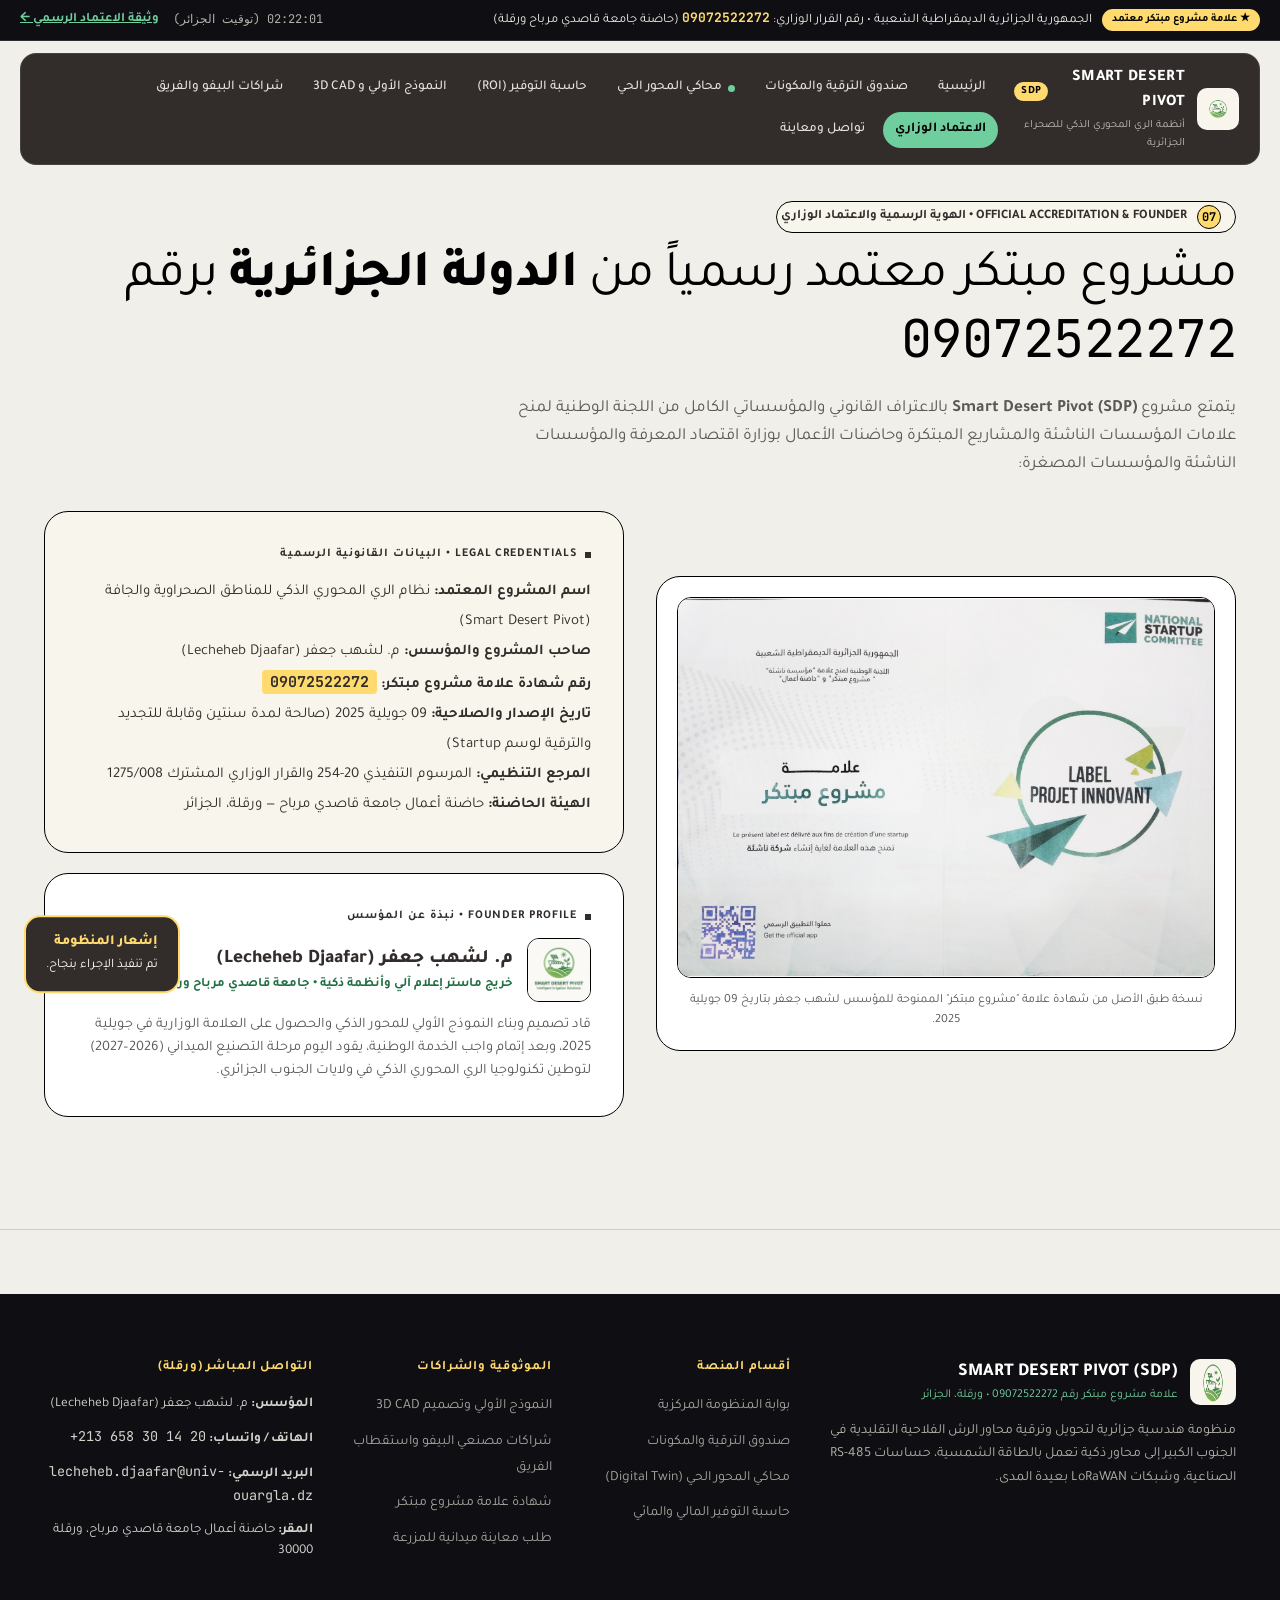
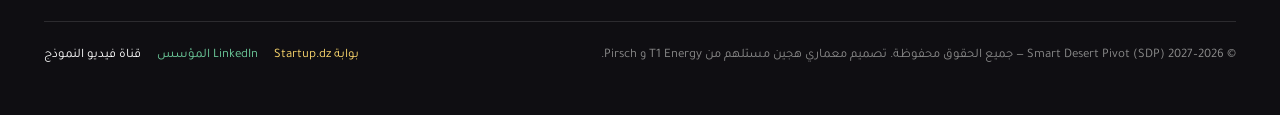
==== about.html @ 48939650 "Add technology page for SDP Retrofit Kit with detailed specifications and component slots" ====
<!DOCTYPE html>
<html lang="ar" dir="rtl">
<head>
  <meta charset="UTF-8">
  <meta name="viewport" content="width=device-width, initial-scale=1.0">
  <title>الاعتماد الوزاري (علامة مشروع مبتكر 09072522272) وملف المؤسس | Smart Desert Pivot (SDP)</title>
  <link rel="preconnect" href="https://fonts.googleapis.com">
  <link rel="preconnect" href="https://fonts.gstatic.com" crossorigin>
  <link href="https://fonts.googleapis.com/css2?family=DM+Sans:wght@400;500;700&family=JetBrains+Mono:wght@500;700&family=Tajawal:wght@300;400;500;700;800;900&display=swap" rel="stylesheet">
  <link rel="stylesheet" href="css/variables.css">
  <link rel="stylesheet" href="css/base.css">
  <link rel="stylesheet" href="css/layout.css">
  <link rel="stylesheet" href="css/components.css">
  <link rel="stylesheet" href="css/simulator.css">
  <link rel="stylesheet" href="css/responsive.css">
</head>
<body>

  <!-- Top Sovereign Algerian Accreditation Banner -->
  <div class="sovereign-topbar">
    <div class="sovereign-topbar-inner">
      <div style="display:flex;align-items:center;gap:10px;flex-wrap:wrap;">
        <span class="label-pill-tag">★ علامة مشروع مبتكر معتمد</span>
        <span>الجمهورية الجزائرية الديمقراطية الشعبية • رقم القرار الوزاري: <strong class="font-mono" style="color:var(--color-sunshine-highlight);">09072522272</strong> (حاضنة جامعة قاصدي مرباح ورقلة)</span>
      </div>
      <div style="display:flex;align-items:center;gap:14px;">
        <span class="font-mono live-clock-val" style="font-size:12px;color:#b5b1aa;">09:00:00 (توقيت الجزائر)</span>
        <a href="about.html" data-page-target="about.html" style="color:var(--color-mint-signal);font-weight:700;text-decoration:underline;">وثيقة الاعتماد الرسمي ←</a>
      </div>
    </div>
  </div>

  <!-- T1 Energy Signature Floating Carbon Warm Pill Navigation -->
  <header class="site-header-wrap">
    <nav class="t1-pill-navbar" aria-label="التنقل الرئيسي">
      <a href="index.html" data-page-target="index.html" class="brand-lockup">
        <img src="assets/images/brand/logo-mark.png" alt="شعار Smart Desert Pivot" class="brand-logo-img">
        <div>
          <div class="brand-title">
            <span>SMART DESERT PIVOT</span>
            <span style="font-size:11px;background:var(--color-sunshine-highlight);color:var(--color-ink);padding:1px 7px;border-radius:99px;font-weight:800;">SDP</span>
          </div>
          <div class="brand-subtitle">أنظمة الري المحوري الذكي للصحراء الجزائرية</div>
        </div>
      </a>

      <button type="button" class="mobile-menu-toggle" aria-label="فتح القائمة">☰ القائمة</button>

      <ul class="nav-links-list">
        <li><a href="index.html" class="nav-link-item" data-page-target="index.html"><span>الرئيسية</span></a></li>
          <li><a href="technology.html" class="nav-link-item" data-page-target="technology.html"><span>صندوق الترقية والمكونات</span></a></li>
          <li><a href="simulator.html" class="nav-link-item" data-page-target="simulator.html"><span class="nav-live-dot"></span><span>محاكي المحور الحي</span></a></li>
          <li><a href="calculator.html" class="nav-link-item" data-page-target="calculator.html"><span>حاسبة التوفير (ROI)</span></a></li>
          <li><a href="pilot.html" class="nav-link-item" data-page-target="pilot.html"><span>النموذج الأولي و 3D CAD</span></a></li>
          <li><a href="partnerships.html" class="nav-link-item" data-page-target="partnerships.html"><span>شراكات البيفو والفريق</span></a></li>
          <li><a href="about.html" class="nav-link-item active" data-page-target="about.html"><span>الاعتماد الوزاري</span></a></li>
          <li><a href="contact.html" class="nav-link-item" data-page-target="contact.html"><span>تواصل ومعاينة</span></a></li>
      </ul>
    </nav>
  </header>

  <!-- Main Page Content -->
  <main>

  <section class="section-block" style="padding-top:36px;">
    <div class="container">
      <div class="pirsch-step-badge">
        <span class="step-num">07</span>
        <span>OFFICIAL ACCREDITATION &amp; FOUNDER • الهوية الرسمية والاعتماد الوزاري</span>
      </div>
      <h1 class="display-headline" style="margin-bottom:14px;">
        مشروع مبتكر معتمد رسمياً من <strong>الدولة الجزائرية</strong> برقم <span class="font-mono">09072522272</span>
      </h1>
      <p class="section-subhead" style="margin-bottom:32px;">
        يتمتع مشروع <strong>Smart Desert Pivot (SDP)</strong> بالاعتراف القانوني والمؤسساتي الكامل من اللجنة الوطنية لمنح علامات المؤسسات الناشئة والمشاريع المبتكرة وحاضنات الأعمال بوزارة اقتصاد المعرفة والمؤسسات الناشئة والمؤسسات المصغرة:
      </p>

      <div class="grid-2" style="align-items:center;margin-bottom:48px;">
        <!-- Official Certificate Image -->
        <div class="pirsch-card-white" style="padding:20px;">
          <div class="pirsch-image-frame" style="margin-bottom:12px;">
            <img src="assets/docs/label-projet-innovant-09072522272.png" alt="شهادة علامة مشروع مبتكر رقم 09072522272">
          </div>
          <div style="font-size:12.5px;color:var(--color-graphite);text-align:center;">
            نسخة طبق الأصل من شهادة علامة "مشروع مبتكر" الممنوحة للمؤسس لشهب جعفر بتاريخ 09 جويلية 2025.
          </div>
        </div>

        <!-- Legal Details & Founder Profile -->
        <div>
          <div class="pirsch-card" style="margin-bottom:20px;">
            <div class="t1-section-label">LEGAL CREDENTIALS • البيانات القانونية الرسمية</div>
            <ul style="font-size:15px;line-height:2;">
              <li><strong>اسم المشروع المعتمد:</strong> نظام الري المحوري الذكي للمناطق الصحراوية والجافة (Smart Desert Pivot)</li>
              <li><strong>صاحب المشروع والمؤسس:</strong> م. لشهب جعفر (Lecheheb Djaafar)</li>
              <li><strong>رقم شهادة علامة مشروع مبتكر:</strong> <span class="font-mono" style="background:var(--color-sunshine-highlight);padding:2px 8px;border-radius:4px;font-weight:700;">09072522272</span></li>
              <li><strong>تاريخ الإصدار والصلاحية:</strong> 09 جويلية 2025 (صالحة لمدة سنتين وقابلة للتجديد والترقية لوسم Startup)</li>
              <li><strong>المرجع التنظيمي:</strong> المرسوم التنفيذي 20-254 والقرار الوزاري المشترك 1275/008</li>
              <li><strong>الهيئة الحاضنة:</strong> حاضنة أعمال جامعة قاصدي مرباح — ورقلة، الجزائر</li>
            </ul>
          </div>

          <div class="pirsch-card-white">
            <div class="t1-section-label">FOUNDER PROFILE • نبذة عن المؤسس</div>
            <div style="display:flex;align-items:center;gap:14px;margin-bottom:12px;">
              <img src="assets/images/brand/logo-full.jpg" alt="Smart Desert Pivot Logo" style="width:64px;height:64px;border-radius:12px;border:var(--border-ink);object-fit:cover;">
              <div>
                <h3 style="font-size:19px;font-weight:800;">م. لشهب جعفر (Lecheheb Djaafar)</h3>
                <div style="font-size:13px;color:var(--color-sdp-emerald);font-weight:700;">خريج ماستر إعلام آلي وأنظمة ذكية • جامعة قاصدي مرباح ورقلة</div>
              </div>
            </div>
            <p style="font-size:14.5px;color:var(--color-graphite);">
              قاد تصميم وبناء النموذج الأولي للمحور الذكي والحصول على العلامة الوزارية في جويلية 2025، وبعد إتمام واجب الخدمة الوطنية، يقود اليوم مرحلة التصنيع الميداني (2026–2027) لتوطين تكنولوجيا الري المحوري الذكي في ولايات الجنوب الجزائري.
            </p>
          </div>
        </div>
      </div>
    </div>
  </section>

  </main>

  <!-- T1 Energy Onyx Depth Footer (#0f0e12) -->
  <footer class="t1-onyx-footer">
    <div class="container">
      <div class="footer-grid">
        <div>
          <div style="display:flex;align-items:center;gap:12px;margin-bottom:14px;">
            <img src="assets/images/brand/logo-mark.png" alt="SDP Logo" style="width:46px;height:46px;border-radius:10px;background:#f8f5ed;padding:3px;">
            <div>
              <div style="font-weight:800;font-size:18px;color:#ffffff;">SMART DESERT PIVOT (SDP)</div>
              <div style="font-size:12px;color:var(--color-mint-signal);">علامة مشروع مبتكر رقم 09072522272 • ورقلة، الجزائر</div>
            </div>
          </div>
          <p style="font-size:14px;color:#b5b1aa;max-width:420px;line-height:1.7;">
            منظومة هندسية جزائرية لتحويل وترقية محاور الرش الفلاحية التقليدية في الجنوب الكبير إلى محاور ذكية تعمل بالطاقة الشمسية، حساسات RS-485 الصناعية، وشبكات LoRaWAN بعيدة المدى.
          </p>
        </div>

        <div>
          <div class="footer-col-title">أقسام المنصة</div>
          <ul class="footer-links">
            <li><a href="index.html" data-page-target="index.html">بوابة المنظومة المركزية</a></li>
            <li><a href="technology.html" data-page-target="technology.html">صندوق الترقية والمكونات</a></li>
            <li><a href="simulator.html" data-page-target="simulator.html">محاكي المحور الحي (Digital Twin)</a></li>
            <li><a href="calculator.html" data-page-target="calculator.html">حاسبة التوفير المالي والمائي</a></li>
          </ul>
        </div>

        <div>
          <div class="footer-col-title">الموثوقية والشراكات</div>
          <ul class="footer-links">
            <li><a href="pilot.html" data-page-target="pilot.html">النموذج الأولي وتصميم 3D CAD</a></li>
            <li><a href="partnerships.html" data-page-target="partnerships.html">شراكات مصنعي البيفو واستقطاب الفريق</a></li>
            <li><a href="about.html" data-page-target="about.html">شهادة علامة مشروع مبتكر</a></li>
            <li><a href="contact.html" data-page-target="contact.html">طلب معاينة ميدانية للمزرعة</a></li>
          </ul>
        </div>

        <div>
          <div class="footer-col-title">التواصل المباشر (ورقلة)</div>
          <ul class="footer-links" style="color:#d6d3cd;font-size:13.5px;">
            <li><strong>المؤسس:</strong> م. لشهب جعفر (Lecheheb Djaafar)</li>
            <li><strong>الهاتف / واتساب:</strong> <span class="font-mono" dir="ltr">+213 658 30 14 20</span></li>
            <li><strong>البريد الرسمي:</strong> <span class="font-mono">lecheheb.djaafar@univ-ouargla.dz</span></li>
            <li><strong>المقر:</strong> حاضنة أعمال جامعة قاصدي مرباح، ورقلة 30000</li>
          </ul>
        </div>
      </div>

      <div class="footer-bottom">
        <div>© 2026–2027 Smart Desert Pivot (SDP) — جميع الحقوق محفوظة. تصميم معماري هجين مستلهم من T1 Energy و Pirsch.</div>
        <div style="display:flex;gap:16px;">
          <a href="https://startup.dz/" target="_blank" rel="noopener noreferrer" style="color:var(--color-sunshine-highlight);">بوابة Startup.dz</a>
          <a href="https://www.linkedin.com/in/lecheheb-djaafar-226594348/" target="_blank" rel="noopener noreferrer" style="color:var(--color-mint-signal);">LinkedIn المؤسس</a>
          <a href="https://www.youtube.com/@CodeCraftDL" target="_blank" rel="noopener noreferrer" style="color:#ffffff;">قناة فيديو النموذج</a>
        </div>
      </div>
    </div>
  </footer>

  <!-- Global In-Page Toast Notification -->
  <div id="sdpToast" class="sdp-toast" role="status" aria-live="polite">
    <div style="font-weight:800;font-size:14px;color:var(--color-sunshine-highlight);" id="sdpToastTitle">إشعار المنظومة</div>
    <div style="font-size:13px;margin-top:3px;" id="sdpToastMsg">تم تنفيذ الإجراء بنجاح.</div>
  </div>

  <script src="js/main.js"></script>
  <script src="js/telemetry-stream.js"></script>
</body>
</html>
---- css/variables.css ----
/* ==========================================================================
   SMART DESERT PIVOT (SDP) — DESIGN TOKENS (variables.css)
   Hybrid Design System: T1 Energy (60% Industrial CleanTech) + Pirsch (40% Interactive Paper & Ink)
   ========================================================================== */
:root {
  /* --- T1 Energy Surfaces & Monochromatic Warmth --- */
  --color-vellum: #f0efe9;           /* Base page background (T1 Vellum Canvas) */
  --color-cream-paper: #f8f5ed;      /* Card & interactive notebook surface (Pirsch Cream Paper) */
  --color-paper-white: #ffffff;      /* Elevated panels, inputs, accordion buttons */
  --color-carbon-warm: #322d2a;      /* T1 Floating Pill Nav, primary dark pills, 4px square indicators */
  --color-onyx-depth: #0f0e12;       /* T1 Footer surface & deep industrial telemetry monitors */
  --color-ink: #000000;              /* Pirsch 1px hairline borders & high-contrast display ink */
  --color-graphite: #5c5854;         /* Secondary prose & technical descriptions */
  --color-mercury: #8b8b8b;          /* Muted captions, timestamps, unit labels */

  /* --- Pirsch & SDP Chromatic Signals (Rationed Discipline) --- */
  --color-sunshine-highlight: #ffda6e; /* Primary conversion CTA fill, step badges, key callouts */
  --color-sunshine-hover: #f5cc52;
  --color-mint-signal: #6ece9d;        /* Live status dot, active nav state, positive water savings */
  --color-sdp-emerald: #1f6f43;        /* SDP Official Brand Green */
  --color-sdp-forest: #134629;         /* Deep agricultural accent */
  --color-alert-amber: #d97706;        /* Desert heat / wind warning signal */
  --color-alert-red: #dc2626;          /* Critical stop / fault signal */
  --color-water-blue: #0284c7;         /* Irrigation spray & hydro metrics */

  /* --- Typography Families --- */
  --font-sans-ar: 'Tajawal', 'DM Sans', -apple-system, BlinkMacSystemFont, "Segoe UI", Roboto, sans-serif;
  --font-display: 'Tajawal', 'DM Sans', sans-serif;
  --font-mono: 'JetBrains Mono', 'Courier New', monospace;

  /* --- Type Scale (T1 Energy + Pirsch Normalized) --- */
  --text-label: 12px;
  --text-caption: 14px;
  --text-body-sm: 15px;
  --text-body: 17px;
  --text-subheading: 21px;
  --text-heading-sm: 24px;
  --text-heading: 32px;
  --text-display-sm: 40px;
  --text-display: 52px;

  /* --- Spacing Scale (4px / 8px Grid) --- */
  --spacing-4: 4px;
  --spacing-8: 8px;
  --spacing-12: 12px;
  --spacing-16: 16px;
  --spacing-24: 24px;
  --spacing-32: 32px;
  --spacing-48: 48px;
  --spacing-64: 64px;
  --spacing-96: 96px;

  /* --- Border Radii (T1 Portholes & Pills + Pirsch 24px Cards) --- */
  --radius-inputs: 8px;
  --radius-images: 14px;
  --radius-nav: 16px;
  --radius-cards: 24px;
  --radius-porthole: 56px;
  --radius-pills: 100px;
  --radius-tags: 9999px;

  /* --- Layout & Borders --- */
  --page-max-width: 1240px;
  --border-hairline: 1px solid #322d2a;
  --border-ink: 1px solid #000000;
  --border-subtle: 1px solid rgba(50, 45, 42, 0.18);
  --transition-fast: 0.2s cubic-bezier(0.16, 1, 0.3, 1);
}
---- css/base.css ----
/* ==========================================================================
   SMART DESERT PIVOT (SDP) — BASE & TYPOGRAPHY (base.css)
   RTL Arabic First + Architectural Precision
   ========================================================================== */
*, *::before, *::after {
  box-sizing: border-box;
  margin: 0;
  padding: 0;
}

html {
  scroll-behavior: smooth;
  font-size: 16px;
  direction: rtl;
}

body {
  font-family: var(--font-sans-ar);
  background-color: var(--color-vellum);
  color: var(--color-carbon-warm);
  line-height: 1.6;
  -webkit-font-smoothing: antialiased;
  overflow-x: hidden;
}

img, svg, video {
  max-width: 100%;
  height: auto;
  display: block;
}

a {
  color: inherit;
  text-decoration: none;
  transition: var(--transition-fast);
}

ul, ol {
  list-style: none;
}

button, input, select, textarea {
  font-family: inherit;
  font-size: inherit;
  color: inherit;
}

button {
  cursor: pointer;
  border: none;
  background: none;
}

.font-mono {
  font-family: var(--font-mono);
}

/* T1 Energy Architectural Display Typography */
.display-headline {
  font-family: var(--font-display);
  font-size: clamp(2rem, 4.2vw, var(--text-display));
  font-weight: 400;
  line-height: 1.15;
  letter-spacing: -0.01em;
  color: var(--color-ink);
}

.display-headline strong {
  font-weight: 800;
}

.section-heading {
  font-size: clamp(1.6rem, 3vw, var(--text-heading));
  font-weight: 700;
  line-height: 1.25;
  color: var(--color-ink);
}

.section-subhead {
  font-size: var(--text-body);
  color: var(--color-graphite);
  max-width: 720px;
  line-height: 1.65;
}

/* T1 Energy Signature 4px Square Section Label */
.t1-section-label {
  display: inline-flex;
  align-items: center;
  gap: 8px;
  font-size: var(--text-label);
  font-weight: 700;
  text-transform: uppercase;
  letter-spacing: 0.08em;
  color: var(--color-carbon-warm);
  margin-bottom: var(--spacing-12);
}

.t1-section-label::before {
  content: "";
  display: inline-block;
  width: 6px;
  height: 6px;
  background-color: var(--color-carbon-warm);
  flex-shrink: 0;
}

/* Pirsch Numbered Step Badge */
.pirsch-step-badge {
  display: inline-flex;
  align-items: center;
  border: var(--border-ink);
  border-radius: var(--radius-tags);
  background-color: var(--color-cream-paper);
  padding: 3px 14px 3px 4px;
  gap: 10px;
  font-size: 13px;
  font-weight: 700;
  margin-bottom: var(--spacing-16);
}

.pirsch-step-badge .step-num {
  display: inline-flex;
  align-items: center;
  justify-content: center;
  width: 24px;
  height: 24px;
  border-radius: 50%;
  background-color: var(--color-sunshine-highlight);
  border: var(--border-ink);
  color: var(--color-ink);
  font-family: var(--font-mono);
  font-size: 12px;
  font-weight: 700;
}
---- css/layout.css ----
/* ==========================================================================
   SMART DESERT PIVOT (SDP) — LAYOUT, PILL NAV & ONYX FOOTER (layout.css)
   ========================================================================== */
.container {
  width: 100%;
  max-width: var(--page-max-width);
  margin-inline: auto;
  padding-inline: var(--spacing-24);
}

.section-block {
  padding-block: var(--spacing-64);
  border-bottom: var(--border-subtle);
}

/* Sovereign Top Notification Bar */
.sovereign-topbar {
  background-color: var(--color-onyx-depth);
  color: var(--color-vellum);
  font-size: 13px;
  padding: 8px 16px;
  border-bottom: 1px solid rgba(255, 255, 255, 0.12);
}

.sovereign-topbar-inner {
  max-width: var(--page-max-width);
  margin-inline: auto;
  display: flex;
  align-items: center;
  justify-content: space-between;
  flex-wrap: wrap;
  gap: 8px;
}

.label-pill-tag {
  display: inline-flex;
  align-items: center;
  gap: 6px;
  background-color: var(--color-sunshine-highlight);
  color: var(--color-ink);
  font-weight: 700;
  padding: 2px 10px;
  border-radius: var(--radius-tags);
  font-size: 11px;
}

/* T1 Energy Floating Carbon Warm Pill Navigation Bar */
.site-header-wrap {
  position: sticky;
  top: 12px;
  z-index: 100;
  padding-inline: var(--spacing-16);
  margin-top: var(--spacing-12);
}

.t1-pill-navbar {
  max-width: var(--page-max-width);
  margin-inline: auto;
  background-color: var(--color-carbon-warm);
  color: var(--color-paper-white);
  border-radius: var(--radius-nav);
  padding: 12px 20px;
  display: flex;
  align-items: center;
  justify-content: space-between;
  gap: 16px;
  border: 1px solid rgba(255, 255, 255, 0.1);
}

.brand-lockup {
  display: flex;
  align-items: center;
  gap: 12px;
}

.brand-logo-img {
  width: 42px;
  height: 42px;
  border-radius: 10px;
  object-fit: contain;
  background-color: var(--color-cream-paper);
  padding: 2px;
  border: 1px solid rgba(255, 255, 255, 0.2);
}

.brand-title {
  font-weight: 800;
  font-size: 16px;
  letter-spacing: 0.02em;
  color: var(--color-paper-white);
  display: flex;
  align-items: center;
  gap: 6px;
}

.brand-subtitle {
  font-size: 11px;
  color: #c4c0b9;
}

.nav-links-list {
  display: flex;
  align-items: center;
  gap: 6px;
  flex-wrap: wrap;
}

.nav-link-item {
  font-size: 13.5px;
  font-weight: 500;
  color: #e4e2dd;
  padding: 7px 12px;
  border-radius: var(--radius-pills);
  transition: var(--transition-fast);
  display: inline-flex;
  align-items: center;
  gap: 6px;
}

.nav-link-item:hover {
  background-color: rgba(255, 255, 255, 0.1);
  color: var(--color-paper-white);
}

.nav-link-item.active {
  background-color: var(--color-mint-signal);
  color: var(--color-ink);
  font-weight: 700;
}

.nav-live-dot {
  width: 7px;
  height: 7px;
  border-radius: 50%;
  background-color: var(--color-mint-signal);
  display: inline-block;
}

.nav-link-item.active .nav-live-dot {
  background-color: var(--color-ink);
}

.nav-actions {
  display: flex;
  align-items: center;
  gap: 8px;
}

.mobile-menu-toggle {
  display: none;
  color: var(--color-paper-white);
  background: rgba(255, 255, 255, 0.1);
  border-radius: 8px;
  padding: 8px 12px;
  font-size: 14px;
  font-weight: 700;
}

/* Grid Helpers */
.grid-2 {
  display: grid;
  grid-template-columns: repeat(2, 1fr);
  gap: var(--spacing-32);
}

.grid-3 {
  display: grid;
  grid-template-columns: repeat(3, 1fr);
  gap: var(--spacing-24);
}

.grid-4 {
  display: grid;
  grid-template-columns: repeat(4, 1fr);
  gap: var(--spacing-24);
}

/* T1 Energy Onyx Depth Footer (#0f0e12) */
.t1-onyx-footer {
  background-color: var(--color-onyx-depth);
  color: var(--color-vellum);
  padding-top: var(--spacing-64);
  padding-bottom: var(--spacing-48);
  margin-top: var(--spacing-64);
}

.footer-grid {
  display: grid;
  grid-template-columns: 2fr 1fr 1fr 1.3fr;
  gap: var(--spacing-32);
  padding-bottom: var(--spacing-48);
  border-bottom: 1px solid rgba(255, 255, 255, 0.12);
}

.footer-col-title {
  font-size: 13px;
  font-weight: 700;
  text-transform: uppercase;
  letter-spacing: 0.06em;
  color: var(--color-sunshine-highlight);
  margin-bottom: var(--spacing-16);
}

.footer-links li {
  margin-bottom: 10px;
}

.footer-links a {
  font-size: 14px;
  color: #a8a49e;
}

.footer-links a:hover {
  color: var(--color-paper-white);
}

.footer-bottom {
  padding-top: var(--spacing-24);
  display: flex;
  align-items: center;
  justify-content: space-between;
  flex-wrap: wrap;
  gap: 16px;
  font-size: 13px;
  color: var(--color-mercury);
}
---- css/components.css ----
/* ==========================================================================
   SMART DESERT PIVOT (SDP) — HYBRID COMPONENTS (components.css)
   Pirsch 1px Hairline Cards + Sunshine CTAs + T1 Portholes & Accordions
   ========================================================================== */

/* Buttons */
.btn-sunshine {
  display: inline-flex;
  align-items: center;
  justify-content: center;
  gap: 8px;
  background-color: var(--color-sunshine-highlight);
  color: var(--color-ink);
  border: var(--border-ink);
  border-radius: var(--radius-pills);
  padding: 13px 24px;
  font-weight: 700;
  font-size: 14.5px;
  transition: var(--transition-fast);
}

.btn-sunshine:hover {
  background-color: var(--color-sunshine-hover);
  transform: translateY(-1px);
}

.btn-carbon {
  display: inline-flex;
  align-items: center;
  justify-content: center;
  gap: 8px;
  background-color: var(--color-carbon-warm);
  color: var(--color-paper-white);
  border: 1px solid var(--color-carbon-warm);
  border-radius: var(--radius-pills);
  padding: 13px 24px;
  font-weight: 600;
  font-size: 14.5px;
  transition: var(--transition-fast);
}

.btn-carbon:hover {
  background-color: var(--color-ink);
}

.btn-ghost-ink {
  display: inline-flex;
  align-items: center;
  justify-content: center;
  gap: 8px;
  background-color: transparent;
  color: var(--color-ink);
  border: var(--border-ink);
  border-radius: var(--radius-pills);
  padding: 13px 24px;
  font-weight: 600;
  font-size: 14.5px;
  transition: var(--transition-fast);
}

.btn-ghost-ink:hover {
  background-color: var(--color-carbon-warm);
  color: var(--color-paper-white);
}

/* Pirsch Feature Card (Cream Paper + 24px radius + 1px solid Ink border, Zero Shadow) */
.pirsch-card {
  background-color: var(--color-cream-paper);
  border: var(--border-ink);
  border-radius: var(--radius-cards);
  padding: var(--spacing-32);
  transition: var(--transition-fast);
}

.pirsch-card-white {
  background-color: var(--color-paper-white);
  border: var(--border-ink);
  border-radius: var(--radius-cards);
  padding: var(--spacing-32);
}

.pirsch-card-dark {
  background-color: var(--color-onyx-depth);
  color: var(--color-vellum);
  border: 1px solid var(--color-carbon-warm);
  border-radius: var(--radius-cards);
  padding: var(--spacing-32);
}

/* T1 Energy Porthole Image Container */
.t1-porthole-frame {
  border-radius: var(--radius-porthole);
  overflow: hidden;
  border: var(--border-ink);
  background-color: var(--color-carbon-warm);
  position: relative;
}

.t1-porthole-frame img {
  width: 100%;
  height: 100%;
  object-fit: cover;
}

/* Pirsch Printed-on-Paper Image Frame (12px radius + 1px ink border) */
.pirsch-image-frame {
  border-radius: var(--radius-images);
  border: var(--border-ink);
  overflow: hidden;
  background-color: var(--color-paper-white);
}

/* Component Source-Code Slot Card */
.component-slot-card {
  background-color: var(--color-paper-white);
  border: var(--border-ink);
  border-radius: var(--radius-cards);
  padding: 20px;
  display: flex;
  flex-direction: column;
  justify-content: space-between;
  gap: 14px;
}

.component-img-box {
  height: 170px;
  border-radius: 12px;
  border: 1px dashed var(--color-carbon-warm);
  background-color: var(--color-cream-paper);
  display: flex;
  align-items: center;
  justify-content: center;
  padding: 12px;
  overflow: hidden;
  position: relative;
}

.component-img-box img {
  max-height: 145px;
  width: auto;
  object-fit: contain;
}

.source-path-badge {
  display: inline-flex;
  align-items: center;
  justify-content: space-between;
  gap: 6px;
  background-color: var(--color-vellum);
  border: 1px solid var(--color-carbon-warm);
  border-radius: 6px;
  padding: 5px 10px;
  font-family: var(--font-mono);
  font-size: 11px;
  color: var(--color-carbon-warm);
  direction: ltr;
  text-align: left;
  width: 100%;
}

/* Pirsch Filter Tag Pills */
.filter-tag-row {
  display: flex;
  flex-wrap: wrap;
  gap: 8px;
}

.filter-pill {
  border-radius: var(--radius-tags);
  background-color: var(--color-cream-paper);
  border: var(--border-ink);
  padding: 8px 16px;
  font-size: 13px;
  font-weight: 700;
  color: var(--color-ink);
  transition: var(--transition-fast);
  display: inline-flex;
  align-items: center;
  gap: 6px;
}

.filter-pill:hover {
  background-color: var(--color-sunshine-highlight);
}

.filter-pill.active {
  background-color: var(--color-ink);
  color: var(--color-cream-paper);
}

/* T1 Energy Expandable Accordion */
.t1-accordion-list {
  border-top: var(--border-hairline);
}

.t1-accordion-item {
  border-bottom: var(--border-hairline);
}

.t1-accordion-trigger {
  width: 100%;
  padding: 20px 4px;
  display: flex;
  align-items: center;
  justify-content: space-between;
  gap: 16px;
  text-align: right;
  font-size: 19px;
  font-weight: 700;
  color: var(--color-ink);
}

.t1-accordion-circle {
  width: 38px;
  height: 38px;
  border-radius: 50%;
  border: var(--border-ink);
  background-color: var(--color-paper-white);
  display: inline-flex;
  align-items: center;
  justify-content: center;
  font-family: var(--font-mono);
  font-size: 18px;
  font-weight: 700;
  flex-shrink: 0;
  transition: var(--transition-fast);
}

.t1-accordion-item.open .t1-accordion-circle {
  background-color: var(--color-sunshine-highlight);
}

.t1-accordion-body {
  display: none;
  padding: 0 4px 22px 4px;
  color: var(--color-graphite);
  font-size: 15.5px;
  line-height: 1.7;
}

.t1-accordion-item.open .t1-accordion-body {
  display: block;
}

/* Data Tables */
.sdp-table-wrap {
  width: 100%;
  overflow-x: auto;
  border: var(--border-ink);
  border-radius: var(--radius-images);
  background-color: var(--color-paper-white);
}

.sdp-table {
  width: 100%;
  border-collapse: collapse;
  text-align: right;
  font-size: 14.5px;
}

.sdp-table th {
  background-color: var(--color-carbon-warm);
  color: var(--color-paper-white);
  padding: 14px 16px;
  font-weight: 700;
  border-bottom: var(--border-ink);
}

.sdp-table td {
  padding: 13px 16px;
  border-bottom: 1px solid rgba(50, 45, 42, 0.15);
  color: var(--color-ink);
}

.sdp-table tr:last-child td {
  border-bottom: none;
}

.sdp-table tr:nth-child(even) td {
  background-color: var(--color-cream-paper);
}

/* Status Dot Badge */
.mint-status-badge {
  display: inline-flex;
  align-items: center;
  gap: 6px;
  background-color: var(--color-mint-signal);
  color: var(--color-ink);
  border: var(--border-ink);
  border-radius: var(--radius-tags);
  padding: 4px 12px;
  font-size: 12px;
  font-weight: 700;
}

/* Form Controls */
.sdp-input, .sdp-select, .sdp-textarea {
  width: 100%;
  background-color: var(--color-paper-white);
  border: var(--border-ink);
  border-radius: var(--radius-inputs);
  padding: 11px 14px;
  font-size: 15px;
  color: var(--color-ink);
}

.sdp-input:focus, .sdp-select:focus, .sdp-textarea:focus {
  outline: 2px solid var(--color-sunshine-highlight);
}

/* Toast Notification */
.sdp-toast {
  position: fixed;
  bottom: 24px;
  left: 24px;
  z-index: 999;
  background-color: var(--color-carbon-warm);
  color: var(--color-paper-white);
  border: 2px solid var(--color-sunshine-highlight);
  border-radius: 16px;
  padding: 14px 20px;
  max-width: 380px;
  transform: translateY(150%);
  transition: transform 0.3s ease;
}

.sdp-toast.visible {
  transform: translateY(0);
}
---- css/simulator.css ----
/* ==========================================================================
   SMART DESERT PIVOT (SDP) — SIMULATOR & CALCULATOR UI (simulator.css)
   ========================================================================== */
.simulator-grid {
  display: grid;
  grid-template-columns: 1fr 1.35fr;
  gap: var(--spacing-32);
  align-items: start;
}

.sim-stage-box {
  background-color: var(--color-onyx-depth);
  color: var(--color-vellum);
  border: var(--border-ink);
  border-radius: var(--radius-cards);
  padding: var(--spacing-24);
  position: relative;
}

.sim-canvas-wrap {
  display: flex;
  align-items: center;
  justify-content: center;
  padding: 16px 0;
}

.sim-svg-circle {
  width: 100%;
  max-width: 340px;
  height: auto;
}

.slider-control-group {
  background-color: var(--color-paper-white);
  border: var(--border-ink);
  border-radius: 14px;
  padding: 14px 16px;
  margin-bottom: 12px;
}

.slider-header {
  display: flex;
  align-items: center;
  justify-content: space-between;
  font-size: 14px;
  font-weight: 700;
  margin-bottom: 8px;
}

.sdp-range {
  width: 100%;
  accent-color: var(--color-sdp-emerald);
  height: 7px;
  cursor: pointer;
}

.kpi-telemetry-grid {
  display: grid;
  grid-template-columns: repeat(4, 1fr);
  gap: 12px;
}

.kpi-mini-box {
  background-color: rgba(255, 255, 255, 0.06);
  border: 1px solid rgba(255, 255, 255, 0.14);
  border-radius: 12px;
  padding: 12px;
  text-align: center;
}

.kpi-mini-val {
  font-family: var(--font-mono);
  font-size: 20px;
  font-weight: 700;
  color: var(--color-sunshine-highlight);
}

.kpi-mini-lbl {
  font-size: 11.5px;
  color: #b5b1aa;
  margin-top: 4px;
}
---- css/responsive.css ----
/* ==========================================================================
   SMART DESERT PIVOT (SDP) — RESPONSIVE BREAKPOINTS (responsive.css)
   ========================================================================== */
@media (max-width: 1024px) {
  .grid-4 {
    grid-template-columns: repeat(2, 1fr);
  }
  .grid-3 {
    grid-template-columns: repeat(2, 1fr);
  }
  .simulator-grid {
    grid-template-columns: 1fr;
  }
  .footer-grid {
    grid-template-columns: repeat(2, 1fr);
  }
  .nav-links-list {
    display: none;
    width: 100%;
    flex-direction: column;
    align-items: stretch;
    padding-top: 12px;
    border-top: 1px solid rgba(255, 255, 255, 0.15);
  }
  .nav-links-list.mobile-open {
    display: flex;
  }
  .t1-pill-navbar {
    flex-wrap: wrap;
  }
  .mobile-menu-toggle {
    display: inline-flex;
  }
}

@media (max-width: 680px) {
  .grid-2, .grid-3, .grid-4, .footer-grid, .kpi-telemetry-grid {
    grid-template-columns: 1fr;
  }
  .t1-porthole-frame {
    border-radius: 28px;
  }
  .pirsch-card, .pirsch-card-white, .pirsch-card-dark {
    padding: 20px;
  }
  .section-block {
    padding-block: 40px;
  }
}
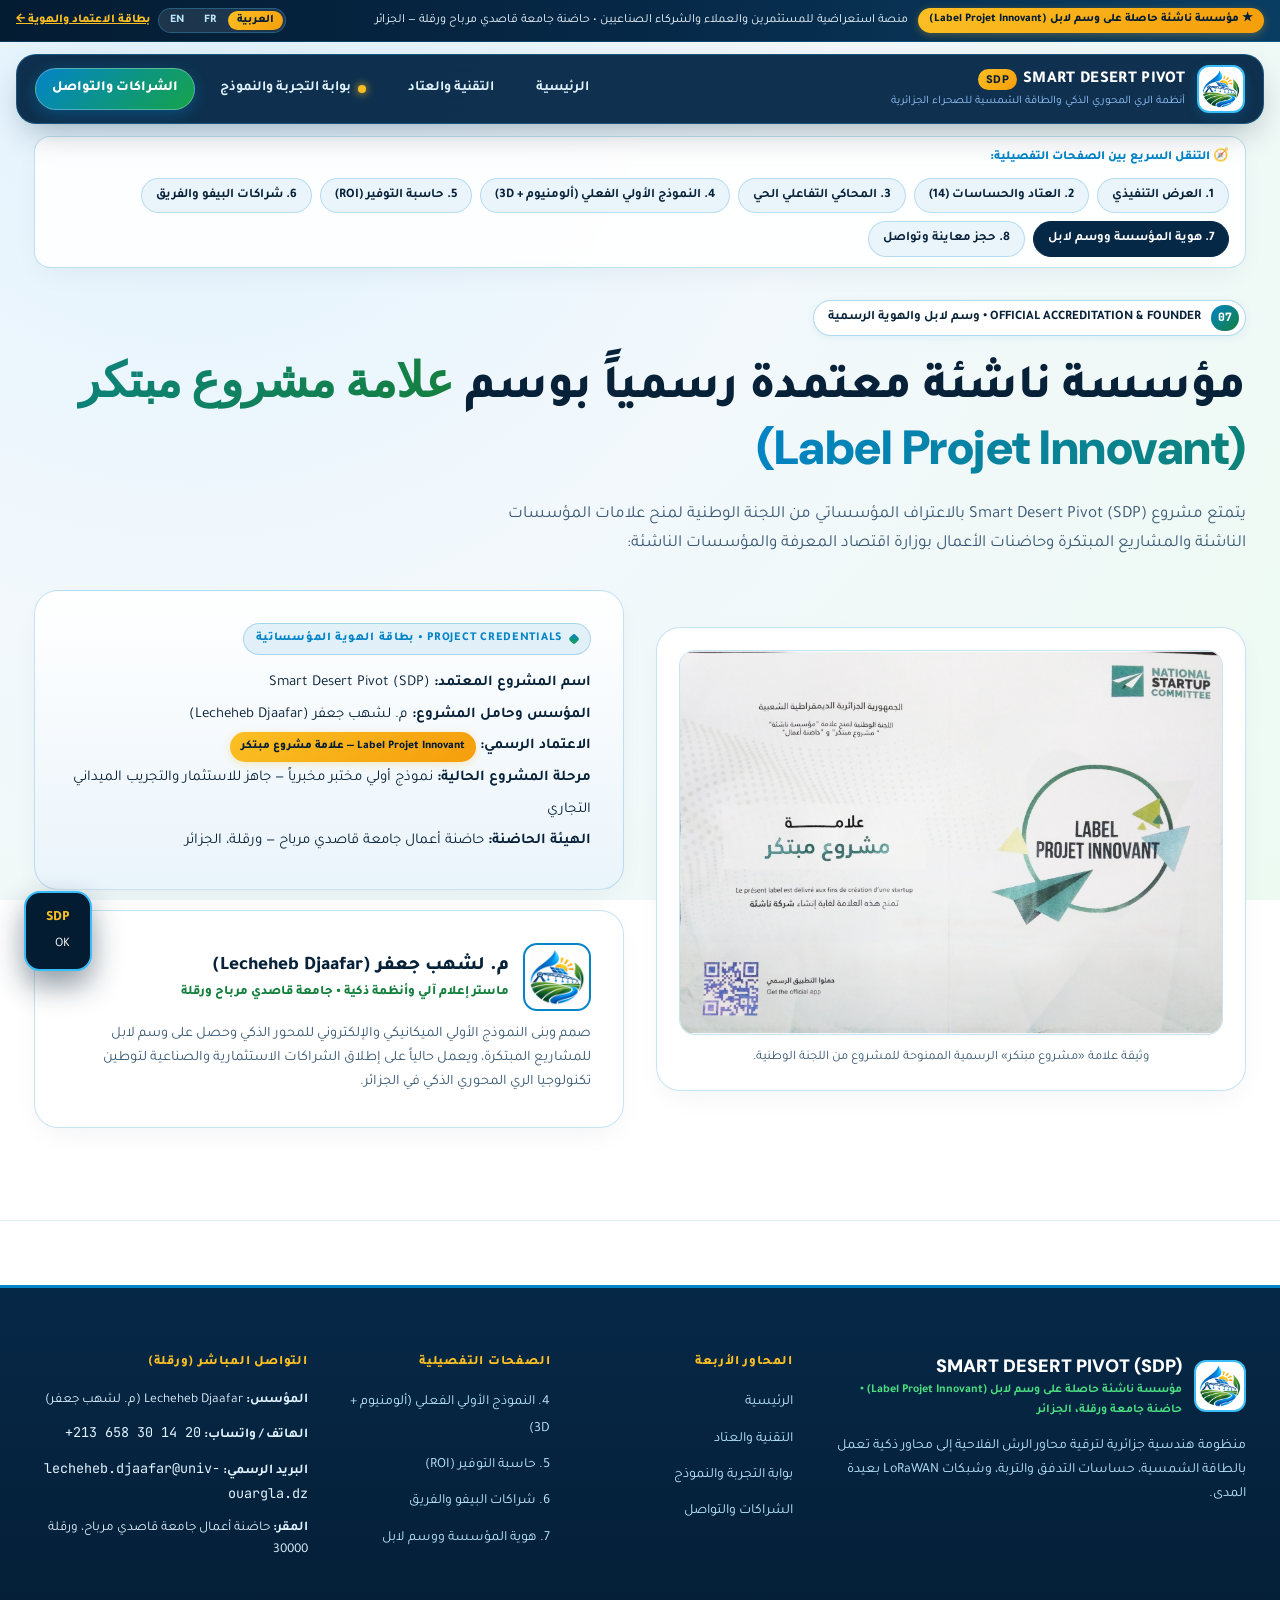
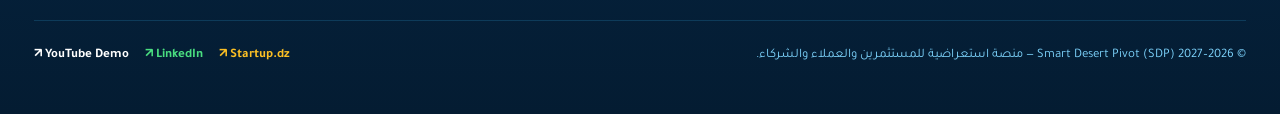
==== commit ffcdd833: "feat(i18n): add trilingual support for Arabic, French, and English in the Smart Desert Pivot platfor" ====
--- a/about.html
+++ b/about.html
@@ -3,7 +3,7 @@
 <head>
   <meta charset="UTF-8">
   <meta name="viewport" content="width=device-width, initial-scale=1.0">
-  <title>الاعتماد الوزاري (علامة مشروع مبتكر 09072522272) وملف المؤسس | Smart Desert Pivot (SDP)</title>
+  <title>وسم لابل للمشاريع المبتكرة وملف المؤسس | Smart Desert Pivot (SDP)</title>
   <link rel="preconnect" href="https://fonts.googleapis.com">
   <link rel="preconnect" href="https://fonts.gstatic.com" crossorigin>
   <link href="https://fonts.googleapis.com/css2?family=DM+Sans:wght@400;500;700&family=JetBrains+Mono:wght@500;700&family=Tajawal:wght@300;400;500;700;800;900&display=swap" rel="stylesheet">
@@ -16,176 +16,209 @@
 </head>
 <body>
 
-  <!-- Top Sovereign Algerian Accreditation Banner -->
+  <!-- Top Sovereign Startup Banner + Language Switcher (AR / FR / EN) + Dedicated Mobile Mode -->
   <div class="sovereign-topbar">
     <div class="sovereign-topbar-inner">
       <div style="display:flex;align-items:center;gap:10px;flex-wrap:wrap;">
-        <span class="label-pill-tag">★ علامة مشروع مبتكر معتمد</span>
-        <span>الجمهورية الجزائرية الديمقراطية الشعبية • رقم القرار الوزاري: <strong class="font-mono" style="color:var(--color-sunshine-highlight);">09072522272</strong> (حاضنة جامعة قاصدي مرباح ورقلة)</span>
-      </div>
-      <div style="display:flex;align-items:center;gap:14px;">
-        <span class="font-mono live-clock-val" style="font-size:12px;color:#b5b1aa;">09:00:00 (توقيت الجزائر)</span>
-        <a href="about.html" data-page-target="about.html" style="color:var(--color-mint-signal);font-weight:700;text-decoration:underline;">وثيقة الاعتماد الرسمي ←</a>
+        <span class="label-pill-tag" data-i18n="topbar_badge">★ مؤسسة ناشئة حاصلة على وسم لابل (Label Projet Innovant)</span>
+        <span data-i18n="topbar_desc">منصة استعراضية للمستثمرين والعملاء والشركاء الصناعيين • حاضنة جامعة قاصدي مرباح ورقلة — الجزائر</span>
+      </div>
+      <div class="topbar-controls">
+        <div class="lang-switcher" role="group" aria-label="Language Switcher">
+          <button type="button" class="lang-btn active" data-lang-switch="ar">العربية</button>
+          <button type="button" class="lang-btn" data-lang-switch="fr">FR</button>
+          <button type="button" class="lang-btn" data-lang-switch="en">EN</button>
+        </div>
+        <a href="about.html" data-page-target="about.html" data-i18n="topbar_cert_link" style="color:#fbbf24;font-weight:800;text-decoration:underline;font-size:12px;">بطاقة الاعتماد والهوية ←</a>
       </div>
     </div>
   </div>
 
-  <!-- T1 Energy Signature Floating Carbon Warm Pill Navigation -->
+  <!-- Clean 4-Pillar Showcase Navigation Bar -->
   <header class="site-header-wrap">
     <nav class="t1-pill-navbar" aria-label="التنقل الرئيسي">
       <a href="index.html" data-page-target="index.html" class="brand-lockup">
-        <img src="assets/images/brand/logo-mark.png" alt="شعار Smart Desert Pivot" class="brand-logo-img">
+        <img src="assets/images/brand/logo-mark.png" alt="Smart Desert Pivot Logo" class="brand-logo-img">
         <div>
           <div class="brand-title">
             <span>SMART DESERT PIVOT</span>
-            <span style="font-size:11px;background:var(--color-sunshine-highlight);color:var(--color-ink);padding:1px 7px;border-radius:99px;font-weight:800;">SDP</span>
-          </div>
-          <div class="brand-subtitle">أنظمة الري المحوري الذكي للصحراء الجزائرية</div>
-        </div>
-      </a>
-
-      <button type="button" class="mobile-menu-toggle" aria-label="فتح القائمة">☰ القائمة</button>
-
+            <span style="font-size:11px;background:var(--gradient-solar-cta);color:#041c32;padding:1px 8px;border-radius:99px;font-weight:900;">SDP</span>
+          </div>
+          <div class="brand-subtitle" data-i18n="brand_subtitle">أنظمة الري المحوري الذكي والطاقة الشمسية للصحراء الجزائرية</div>
+        </div>
+      </a>
+
+      <button type="button" class="mobile-menu-toggle" aria-label="فتح القائمة" data-i18n="menu_btn">☰ القائمة</button>
+
+      <!-- Strictly 4 Professional Showcase Pillars in the Top Navbar -->
       <ul class="nav-links-list">
-        <li><a href="index.html" class="nav-link-item" data-page-target="index.html"><span>الرئيسية</span></a></li>
-          <li><a href="technology.html" class="nav-link-item" data-page-target="technology.html"><span>صندوق الترقية والمكونات</span></a></li>
-          <li><a href="simulator.html" class="nav-link-item" data-page-target="simulator.html"><span class="nav-live-dot"></span><span>محاكي المحور الحي</span></a></li>
-          <li><a href="calculator.html" class="nav-link-item" data-page-target="calculator.html"><span>حاسبة التوفير (ROI)</span></a></li>
-          <li><a href="pilot.html" class="nav-link-item" data-page-target="pilot.html"><span>النموذج الأولي و 3D CAD</span></a></li>
-          <li><a href="partnerships.html" class="nav-link-item" data-page-target="partnerships.html"><span>شراكات البيفو والفريق</span></a></li>
-          <li><a href="about.html" class="nav-link-item active" data-page-target="about.html"><span>الاعتماد الوزاري</span></a></li>
-          <li><a href="contact.html" class="nav-link-item" data-page-target="contact.html"><span>تواصل ومعاينة</span></a></li>
+        <li><a href="index.html" class="nav-link-item " data-page-target="index.html"><span data-i18n="nav_home">الرئيسية</span></a></li>
+        <li><a href="technology.html" class="nav-link-item " data-page-target="technology.html"><span data-i18n="nav_tech">التقنية والعتاد</span></a></li>
+        <li><a href="simulator.html" class="nav-link-item " data-page-target="simulator.html"><span class="nav-live-dot"></span><span data-i18n="nav_hub">بوابة التجربة والنموذج</span></a></li>
+        <li><a href="contact.html" class="nav-link-item active" data-page-target="contact.html"><span data-i18n="nav_contact">الشراكات والتواصل</span></a></li>
       </ul>
     </nav>
   </header>
 
-  <!-- Main Page Content -->
+  <!-- Sub-Hub Explorer Bar: Preserves All 8 Pages without Cluttering the Main Navbar -->
+  <div class="subhub-bar">
+    <div class="subhub-inner">
+      <span class="subhub-label" data-i18n="subhub_explore_label">🧭 التنقل السريع بين الصفحات التفصيلية:</span>
+      <div class="subhub-pills">
+        <a href="index.html" data-page-target="index.html" class="subhub-pill" data-i18n="sub_index">1. العرض التنفيذي</a>
+        <a href="technology.html" data-page-target="technology.html" class="subhub-pill" data-i18n="sub_tech">2. العتاد والحساسات (14)</a>
+        <a href="simulator.html" data-page-target="simulator.html" class="subhub-pill" data-i18n="sub_sim">3. المحاكي التفاعلي الحي</a>
+        <a href="pilot.html" data-page-target="pilot.html" class="subhub-pill" data-i18n="sub_pilot">4. النموذج الأولي الفعلي (ألومنيوم + 3D)</a>
+        <a href="calculator.html" data-page-target="calculator.html" class="subhub-pill" data-i18n="sub_calc">5. حاسبة التوفير (ROI)</a>
+        <a href="partnerships.html" data-page-target="partnerships.html" class="subhub-pill" data-i18n="sub_part">6. شراكات البيفو والفريق</a>
+        <a href="about.html" data-page-target="about.html" class="subhub-pill active" data-i18n="sub_about">7. هوية المؤسسة ووسم لابل</a>
+        <a href="contact.html" data-page-target="contact.html" class="subhub-pill" data-i18n="sub_contact">8. حجز معاينة وتواصل</a>
+      </div>
+    </div>
+  </div>
   <main>
-
-  <section class="section-block" style="padding-top:36px;">
+  <section class="section-block" style="padding-top:32px;">
     <div class="container">
       <div class="pirsch-step-badge">
         <span class="step-num">07</span>
-        <span>OFFICIAL ACCREDITATION &amp; FOUNDER • الهوية الرسمية والاعتماد الوزاري</span>
-      </div>
-      <h1 class="display-headline" style="margin-bottom:14px;">
-        مشروع مبتكر معتمد رسمياً من <strong>الدولة الجزائرية</strong> برقم <span class="font-mono">09072522272</span>
+        <span data-ar="OFFICIAL ACCREDITATION &amp; FOUNDER • وسم لابل والهوية الرسمية" data-fr="ACCRÉDITATION &amp; FONDATEUR • Label Projet Innovant" data-en="OFFICIAL ACCREDITATION &amp; FOUNDER • Label Projet Innovant">OFFICIAL ACCREDITATION &amp; FOUNDER • وسم لابل والهوية الرسمية</span>
+      </div>
+      <h1 class="display-headline" style="margin-bottom:14px;" data-ar="مؤسسة ناشئة معتمدة رسمياً بوسم <strong>علامة مشروع مبتكر (Label Projet Innovant)</strong>" data-fr="Projet Officiellement Labellisé <strong>Label Projet Innovant</strong> en Algérie" data-en="Officially Accredited <strong>Label Projet Innovant</strong> Startup Venture">
+        مؤسسة ناشئة معتمدة رسمياً بوسم <strong>علامة مشروع مبتكر (Label Projet Innovant)</strong>
       </h1>
-      <p class="section-subhead" style="margin-bottom:32px;">
-        يتمتع مشروع <strong>Smart Desert Pivot (SDP)</strong> بالاعتراف القانوني والمؤسساتي الكامل من اللجنة الوطنية لمنح علامات المؤسسات الناشئة والمشاريع المبتكرة وحاضنات الأعمال بوزارة اقتصاد المعرفة والمؤسسات الناشئة والمؤسسات المصغرة:
+      <p class="section-subhead" style="margin-bottom:32px;" data-ar="يتمتع مشروع Smart Desert Pivot (SDP) بالاعتراف المؤسساتي من اللجنة الوطنية لمنح علامات المؤسسات الناشئة والمشاريع المبتكرة وحاضنات الأعمال بوزارة اقتصاد المعرفة والمؤسسات الناشئة:" data-fr="Le projet Smart Desert Pivot (SDP) est reconnu par le Comité National de Labellisation des Startups et Projets Innovants :" data-en="Smart Desert Pivot (SDP) is officially recognized by Algeria's National Startup &amp; Innovative Project Committee:">
+        يتمتع مشروع Smart Desert Pivot (SDP) بالاعتراف المؤسساتي من اللجنة الوطنية لمنح علامات المؤسسات الناشئة والمشاريع المبتكرة وحاضنات الأعمال بوزارة اقتصاد المعرفة والمؤسسات الناشئة:
       </p>
 
-      <div class="grid-2" style="align-items:center;margin-bottom:48px;">
-        <!-- Official Certificate Image -->
-        <div class="pirsch-card-white" style="padding:20px;">
+      <div class="grid-2" style="align-items:center;margin-bottom:44px;">
+        <div class="pirsch-card-white" style="padding:22px;">
           <div class="pirsch-image-frame" style="margin-bottom:12px;">
-            <img src="assets/docs/label-projet-innovant-09072522272.png" alt="شهادة علامة مشروع مبتكر رقم 09072522272">
-          </div>
-          <div style="font-size:12.5px;color:var(--color-graphite);text-align:center;">
-            نسخة طبق الأصل من شهادة علامة "مشروع مبتكر" الممنوحة للمؤسس لشهب جعفر بتاريخ 09 جويلية 2025.
-          </div>
-        </div>
-
-        <!-- Legal Details & Founder Profile -->
+            <img src="assets/docs/label-projet-innovant.png" alt="Label Projet Innovant Certificate">
+          </div>
+          <div style="font-size:13px;color:var(--color-graphite);text-align:center;" data-ar="وثيقة علامة «مشروع مبتكر» الرسمية الممنوحة للمشروع من اللجنة الوطنية." data-fr="Certificat officiel « Label Projet Innovant » délivré par le Comité National." data-en="Official 'Label Projet Innovant' accreditation granted by the National Startup Committee.">
+            وثيقة علامة «مشروع مبتكر» الرسمية الممنوحة للمشروع من اللجنة الوطنية.
+          </div>
+        </div>
+
         <div>
           <div class="pirsch-card" style="margin-bottom:20px;">
-            <div class="t1-section-label">LEGAL CREDENTIALS • البيانات القانونية الرسمية</div>
-            <ul style="font-size:15px;line-height:2;">
-              <li><strong>اسم المشروع المعتمد:</strong> نظام الري المحوري الذكي للمناطق الصحراوية والجافة (Smart Desert Pivot)</li>
-              <li><strong>صاحب المشروع والمؤسس:</strong> م. لشهب جعفر (Lecheheb Djaafar)</li>
-              <li><strong>رقم شهادة علامة مشروع مبتكر:</strong> <span class="font-mono" style="background:var(--color-sunshine-highlight);padding:2px 8px;border-radius:4px;font-weight:700;">09072522272</span></li>
-              <li><strong>تاريخ الإصدار والصلاحية:</strong> 09 جويلية 2025 (صالحة لمدة سنتين وقابلة للتجديد والترقية لوسم Startup)</li>
-              <li><strong>المرجع التنظيمي:</strong> المرسوم التنفيذي 20-254 والقرار الوزاري المشترك 1275/008</li>
-              <li><strong>الهيئة الحاضنة:</strong> حاضنة أعمال جامعة قاصدي مرباح — ورقلة، الجزائر</li>
+            <div class="t1-section-label" data-ar="PROJECT CREDENTIALS • بطاقة الهوية المؤسساتية" data-fr="IDENTITÉ DU PROJET • Accréditation Officielle" data-en="PROJECT CREDENTIALS • Institutional Profile">PROJECT CREDENTIALS • بطاقة الهوية المؤسساتية</div>
+            <ul style="font-size:15px;line-height:2.1;">
+              <li><strong data-ar="اسم المشروع المعتمد:" data-fr="Nom du Projet :" data-en="Project Title:">اسم المشروع المعتمد:</strong> Smart Desert Pivot (SDP)</li>
+              <li><strong data-ar="المؤسس وحامل المشروع:" data-fr="Fondateur &amp; Porteur :" data-en="Founder &amp; Lead Engineer:">المؤسس وحامل المشروع:</strong> م. لشهب جعفر (Lecheheb Djaafar)</li>
+              <li><strong data-ar="الاعتماد الرسمي:" data-fr="Distinction :" data-en="Accreditation:">الاعتماد الرسمي:</strong> <span class="label-pill-tag">Label Projet Innovant — علامة مشروع مبتكر</span></li>
+              <li><strong data-ar="مرحلة المشروع الحالية:" data-fr="Stade Actuel :" data-en="Current Stage:">مرحلة المشروع الحالية:</strong> <span data-ar="نموذج أولي مختبر مخبرياً — جاهز للاستثمار والتجريب الميداني التجاري" data-fr="Prototype validé — Prêt pour investissement &amp; pilote terrain" data-en="Lab-validated prototype — Ready for seed investment &amp; commercial field pilot">نموذج أولي مختبر مخبرياً — جاهز للاستثمار والتجريب الميداني التجاري</span></li>
+              <li><strong data-ar="الهيئة الحاضنة:" data-fr="Incubateur :" data-en="Incubator:">الهيئة الحاضنة:</strong> <span data-ar="حاضنة أعمال جامعة قاصدي مرباح — ورقلة، الجزائر" data-fr="Incubateur de l'Université Kasdi Merbah — Ouargla, Algérie" data-en="Kasdi Merbah University Business Incubator — Ouargla, Algeria">حاضنة أعمال جامعة قاصدي مرباح — ورقلة، الجزائر</span></li>
             </ul>
           </div>
 
           <div class="pirsch-card-white">
-            <div class="t1-section-label">FOUNDER PROFILE • نبذة عن المؤسس</div>
             <div style="display:flex;align-items:center;gap:14px;margin-bottom:12px;">
-              <img src="assets/images/brand/logo-full.jpg" alt="Smart Desert Pivot Logo" style="width:64px;height:64px;border-radius:12px;border:var(--border-ink);object-fit:cover;">
+              <img src="assets/images/brand/logo-mark.png" alt="Smart Desert Pivot Logo" style="width:68px;height:68px;border-radius:14px;border:2px solid #0284c7;object-fit:contain;padding:4px;background:#fff;">
               <div>
                 <h3 style="font-size:19px;font-weight:800;">م. لشهب جعفر (Lecheheb Djaafar)</h3>
-                <div style="font-size:13px;color:var(--color-sdp-emerald);font-weight:700;">خريج ماستر إعلام آلي وأنظمة ذكية • جامعة قاصدي مرباح ورقلة</div>
+                <div style="font-size:13px;color:var(--color-sdp-emerald);font-weight:800;" data-ar="ماستر إعلام آلي وأنظمة ذكية • جامعة قاصدي مرباح ورقلة" data-fr="Master Informatique &amp; Systèmes Intelligents • Univ. Ouargla" data-en="M.Sc. Computer Science &amp; Intelligent Systems • Univ. of Ouargla">ماستر إعلام آلي وأنظمة ذكية • جامعة قاصدي مرباح ورقلة</div>
               </div>
             </div>
-            <p style="font-size:14.5px;color:var(--color-graphite);">
-              قاد تصميم وبناء النموذج الأولي للمحور الذكي والحصول على العلامة الوزارية في جويلية 2025، وبعد إتمام واجب الخدمة الوطنية، يقود اليوم مرحلة التصنيع الميداني (2026–2027) لتوطين تكنولوجيا الري المحوري الذكي في ولايات الجنوب الجزائري.
+            <p style="font-size:14.5px;color:var(--color-graphite);" data-ar="صمم وبنى النموذج الأولي الميكانيكي والإلكتروني للمحور الذكي وحصل على وسم لابل للمشاريع المبتكرة، ويعمل حالياً على إطلاق الشراكات الاستثمارية والصناعية لتوطين تكنولوجيا الري المحوري الذكي في الجزائر." data-fr="Concepteur du prototype mécanique et IoT du pivot intelligent, il pilote aujourd'hui l'industrialisation et les partenariats stratégiques en Algérie." data-en="Designed and built the mechanical and IoT smart pivot prototype, now leading industrialization partnerships and investor relations in Algeria.">
+              صمم وبنى النموذج الأولي الميكانيكي والإلكتروني للمحور الذكي وحصل على وسم لابل للمشاريع المبتكرة، ويعمل حالياً على إطلاق الشراكات الاستثمارية والصناعية لتوطين تكنولوجيا الري المحوري الذكي في الجزائر.
             </p>
           </div>
         </div>
       </div>
     </div>
   </section>
-
   </main>
-
-  <!-- T1 Energy Onyx Depth Footer (#0f0e12) -->
+  <!-- Deep Pivot Navy Footer -->
   <footer class="t1-onyx-footer">
     <div class="container">
       <div class="footer-grid">
         <div>
           <div style="display:flex;align-items:center;gap:12px;margin-bottom:14px;">
-            <img src="assets/images/brand/logo-mark.png" alt="SDP Logo" style="width:46px;height:46px;border-radius:10px;background:#f8f5ed;padding:3px;">
+            <img src="assets/images/brand/logo-mark.png" alt="SDP Logo" style="width:52px;height:52px;border-radius:12px;background:#ffffff;padding:3px;border:2px solid #38bdf8;">
             <div>
-              <div style="font-weight:800;font-size:18px;color:#ffffff;">SMART DESERT PIVOT (SDP)</div>
-              <div style="font-size:12px;color:var(--color-mint-signal);">علامة مشروع مبتكر رقم 09072522272 • ورقلة، الجزائر</div>
+              <div style="font-weight:900;font-size:18px;color:#ffffff;">SMART DESERT PIVOT (SDP)</div>
+              <div style="font-size:12px;color:#4ade80;font-weight:700;" data-i18n="footer_sub">مؤسسة ناشئة حاصلة على وسم لابل (Label Projet Innovant) • حاضنة جامعة ورقلة، الجزائر</div>
             </div>
           </div>
-          <p style="font-size:14px;color:#b5b1aa;max-width:420px;line-height:1.7;">
-            منظومة هندسية جزائرية لتحويل وترقية محاور الرش الفلاحية التقليدية في الجنوب الكبير إلى محاور ذكية تعمل بالطاقة الشمسية، حساسات RS-485 الصناعية، وشبكات LoRaWAN بعيدة المدى.
+          <p style="font-size:14px;color:#bae6fd;max-width:430px;line-height:1.7;" data-i18n="footer_desc">
+            منظومة هندسية جزائرية لترقية محاور الرش الفلاحية إلى محاور ذكية تعمل بالطاقة الشمسية، حساسات التدفق والتربة، وشبكات LoRaWAN بعيدة المدى.
           </p>
         </div>
 
         <div>
-          <div class="footer-col-title">أقسام المنصة</div>
+          <div class="footer-col-title" data-i18n="footer_col1">المحاور الأربعة</div>
           <ul class="footer-links">
-            <li><a href="index.html" data-page-target="index.html">بوابة المنظومة المركزية</a></li>
-            <li><a href="technology.html" data-page-target="technology.html">صندوق الترقية والمكونات</a></li>
-            <li><a href="simulator.html" data-page-target="simulator.html">محاكي المحور الحي (Digital Twin)</a></li>
-            <li><a href="calculator.html" data-page-target="calculator.html">حاسبة التوفير المالي والمائي</a></li>
+            <li><a href="index.html" data-page-target="index.html" data-i18n="nav_home">الرئيسية</a></li>
+            <li><a href="technology.html" data-page-target="technology.html" data-i18n="nav_tech">التقنية والعتاد</a></li>
+            <li><a href="simulator.html" data-page-target="simulator.html" data-i18n="nav_hub">بوابة التجربة والنموذج</a></li>
+            <li><a href="contact.html" data-page-target="contact.html" data-i18n="nav_contact">الشراكات والتواصل</a></li>
           </ul>
         </div>
 
         <div>
-          <div class="footer-col-title">الموثوقية والشراكات</div>
+          <div class="footer-col-title" data-i18n="footer_col2">الصفحات التفصيلية</div>
           <ul class="footer-links">
-            <li><a href="pilot.html" data-page-target="pilot.html">النموذج الأولي وتصميم 3D CAD</a></li>
-            <li><a href="partnerships.html" data-page-target="partnerships.html">شراكات مصنعي البيفو واستقطاب الفريق</a></li>
-            <li><a href="about.html" data-page-target="about.html">شهادة علامة مشروع مبتكر</a></li>
-            <li><a href="contact.html" data-page-target="contact.html">طلب معاينة ميدانية للمزرعة</a></li>
+            <li><a href="pilot.html" data-page-target="pilot.html" data-i18n="sub_pilot">النموذج الأولي الفعلي (ألومنيوم + 3D)</a></li>
+            <li><a href="calculator.html" data-page-target="calculator.html" data-i18n="sub_calc">حاسبة التوفير (ROI)</a></li>
+            <li><a href="partnerships.html" data-page-target="partnerships.html" data-i18n="sub_part">شراكات البيفو والفريق</a></li>
+            <li><a href="about.html" data-page-target="about.html" data-i18n="sub_about">هوية المؤسسة ووسم لابل</a></li>
           </ul>
         </div>
 
         <div>
-          <div class="footer-col-title">التواصل المباشر (ورقلة)</div>
-          <ul class="footer-links" style="color:#d6d3cd;font-size:13.5px;">
-            <li><strong>المؤسس:</strong> م. لشهب جعفر (Lecheheb Djaafar)</li>
-            <li><strong>الهاتف / واتساب:</strong> <span class="font-mono" dir="ltr">+213 658 30 14 20</span></li>
-            <li><strong>البريد الرسمي:</strong> <span class="font-mono">lecheheb.djaafar@univ-ouargla.dz</span></li>
-            <li><strong>المقر:</strong> حاضنة أعمال جامعة قاصدي مرباح، ورقلة 30000</li>
+          <div class="footer-col-title" data-i18n="footer_col3">التواصل المباشر (ورقلة)</div>
+          <ul class="footer-links" style="color:#e0f2fe;font-size:13.5px;">
+            <li><strong data-ar="المؤسس:" data-fr="Fondateur :" data-en="Founder:">المؤسس:</strong> Lecheheb Djaafar (م. لشهب جعفر)</li>
+            <li><strong data-ar="الهاتف / واتساب:" data-fr="Tél / WhatsApp :" data-en="Phone / WhatsApp:">الهاتف / واتساب:</strong> <span class="font-mono" dir="ltr">+213 658 30 14 20</span></li>
+            <li><strong data-ar="البريد الرسمي:" data-fr="Email :" data-en="Email:">البريد الرسمي:</strong> <span class="font-mono">lecheheb.djaafar@univ-ouargla.dz</span></li>
+            <li><strong data-ar="المقر:" data-fr="Siège :" data-en="Location:">المقر:</strong> <span data-ar="حاضنة أعمال جامعة قاصدي مرباح، ورقلة 30000" data-fr="Incubateur Univ. Kasdi Merbah, Ouargla 30000" data-en="Kasdi Merbah University Incubator, Ouargla 30000">حاضنة أعمال جامعة قاصدي مرباح، ورقلة 30000</span></li>
           </ul>
         </div>
       </div>
 
       <div class="footer-bottom">
-        <div>© 2026–2027 Smart Desert Pivot (SDP) — جميع الحقوق محفوظة. تصميم معماري هجين مستلهم من T1 Energy و Pirsch.</div>
-        <div style="display:flex;gap:16px;">
-          <a href="https://startup.dz/" target="_blank" rel="noopener noreferrer" style="color:var(--color-sunshine-highlight);">بوابة Startup.dz</a>
-          <a href="https://www.linkedin.com/in/lecheheb-djaafar-226594348/" target="_blank" rel="noopener noreferrer" style="color:var(--color-mint-signal);">LinkedIn المؤسس</a>
-          <a href="https://www.youtube.com/@CodeCraftDL" target="_blank" rel="noopener noreferrer" style="color:#ffffff;">قناة فيديو النموذج</a>
+        <div data-ar="© 2026–2027 Smart Desert Pivot (SDP) — منصة استعراضية للمستثمرين والعملاء والشركاء." data-fr="© 2026–2027 Smart Desert Pivot (SDP) — Plateforme Vitrine Investisseurs & Clients." data-en="© 2026–2027 Smart Desert Pivot (SDP) — Investor, Client & Partner Showcase Platform.">© 2026–2027 Smart Desert Pivot (SDP) — منصة استعراضية للمستثمرين والعملاء والشركاء.</div>
+        <div style="display:flex;gap:16px;flex-wrap:wrap;">
+          <a href="https://startup.dz/" target="_blank" rel="noopener noreferrer" style="color:var(--color-sunshine-highlight);font-weight:700;">Startup.dz ↗</a>
+          <a href="https://www.linkedin.com/in/lecheheb-djaafar-226594348/" target="_blank" rel="noopener noreferrer" style="color:#4ade80;font-weight:700;">LinkedIn ↗</a>
+          <a href="https://www.youtube.com/@CodeCraftDL" target="_blank" rel="noopener noreferrer" style="color:#ffffff;font-weight:700;">YouTube Demo ↗</a>
         </div>
       </div>
     </div>
   </footer>
+
+  <!-- Dedicated Smartphone Sticky Bottom App Bar -->
+  <nav class="mobile-bottom-nav" aria-label="Mobile Bottom Navigation">
+    <div class="mobile-bottom-nav-inner">
+      <a href="index.html" data-page-target="index.html" class="mobile-tab-item ">
+        <span class="tab-icon">🏠</span>
+        <span data-i18n="mob_home">الرئيسية</span>
+      </a>
+      <a href="technology.html" data-page-target="technology.html" class="mobile-tab-item ">
+        <span class="tab-icon">⚙️</span>
+        <span data-i18n="mob_tech">العتاد</span>
+      </a>
+      <a href="simulator.html" data-page-target="simulator.html" class="mobile-tab-item ">
+        <span class="tab-icon">🎛️</span>
+        <span data-i18n="mob_hub">النموذج والمحاكي</span>
+      </a>
+      <a href="contact.html" data-page-target="contact.html" class="mobile-tab-item active">
+        <span class="tab-icon">🤝</span>
+        <span data-i18n="mob_contact">تواصل وشراكة</span>
+      </a>
+    </div>
+  </nav>
 
   <!-- Global In-Page Toast Notification -->
   <div id="sdpToast" class="sdp-toast" role="status" aria-live="polite">
-    <div style="font-weight:800;font-size:14px;color:var(--color-sunshine-highlight);" id="sdpToastTitle">إشعار المنظومة</div>
-    <div style="font-size:13px;margin-top:3px;" id="sdpToastMsg">تم تنفيذ الإجراء بنجاح.</div>
+    <div style="font-weight:800;font-size:14px;color:var(--color-sunshine-highlight);" id="sdpToastTitle">SDP</div>
+    <div style="font-size:13px;margin-top:3px;" id="sdpToastMsg">OK</div>
   </div>
 
+  <script src="js/i18n.js"></script>
   <script src="js/main.js"></script>
   <script src="js/telemetry-stream.js"></script>
+  
 </body>
 </html>
--- a/css/variables.css
+++ b/css/variables.css
@@ -1,34 +1,48 @@
 /* ==========================================================================
-   SMART DESERT PIVOT (SDP) — DESIGN TOKENS (variables.css)
-   Hybrid Design System: T1 Energy (60% Industrial CleanTech) + Pirsch (40% Interactive Paper & Ink)
+   SMART DESERT PIVOT (SDP) — HARMONIZED LOGO PALETTE & DESIGN TOKENS
+   Derived directly from the Official SDP Emblem:
+   - Hydro Solar Blue (#0077cc / #0284c7 / #38bdf8)
+   - Deep Pivot Navy (#062847 / #041c32)
+   - Lush Agritech Green (#15803d / #16a34a / #22c55e)
+   - Solar Sun Gold (#f59e0b / #fbbf24 / #ff9f1c)
    ========================================================================== */
 :root {
-  /* --- T1 Energy Surfaces & Monochromatic Warmth --- */
-  --color-vellum: #f0efe9;           /* Base page background (T1 Vellum Canvas) */
-  --color-cream-paper: #f8f5ed;      /* Card & interactive notebook surface (Pirsch Cream Paper) */
-  --color-paper-white: #ffffff;      /* Elevated panels, inputs, accordion buttons */
-  --color-carbon-warm: #322d2a;      /* T1 Floating Pill Nav, primary dark pills, 4px square indicators */
-  --color-onyx-depth: #0f0e12;       /* T1 Footer surface & deep industrial telemetry monitors */
-  --color-ink: #000000;              /* Pirsch 1px hairline borders & high-contrast display ink */
-  --color-graphite: #5c5854;         /* Secondary prose & technical descriptions */
-  --color-mercury: #8b8b8b;          /* Muted captions, timestamps, unit labels */
+  /* --- Clean Hydro-Agritech Surfaces --- */
+  --color-vellum: #f2f8fc;           /* Fresh sky-water tinted page canvas */
+  --color-cream-paper: #eaf4fb;      /* Soft hydro-blue card surface */
+  --color-paper-white: #ffffff;      /* Crisp white elevated panels */
+  --color-carbon-warm: #062847;      /* Deep Pivot Navy (replaces warm brown) */
+  --color-onyx-depth: #041c32;       /* Deep Ocean/Pivot Navy for footer & telemetry */
+  --color-ink: #072138;              /* Deep Navy Ink for high-contrast typography */
+  --color-graphite: #3b5a75;         /* Harmonized slate-blue secondary text */
+  --color-mercury: #6c88a3;          /* Muted captions & unit labels */
 
-  /* --- Pirsch & SDP Chromatic Signals (Rationed Discipline) --- */
-  --color-sunshine-highlight: #ffda6e; /* Primary conversion CTA fill, step badges, key callouts */
-  --color-sunshine-hover: #f5cc52;
-  --color-mint-signal: #6ece9d;        /* Live status dot, active nav state, positive water savings */
-  --color-sdp-emerald: #1f6f43;        /* SDP Official Brand Green */
-  --color-sdp-forest: #134629;         /* Deep agricultural accent */
-  --color-alert-amber: #d97706;        /* Desert heat / wind warning signal */
-  --color-alert-red: #dc2626;          /* Critical stop / fault signal */
-  --color-water-blue: #0284c7;         /* Irrigation spray & hydro metrics */
+  /* --- Logo Chromatic Accents --- */
+  --color-sunshine-highlight: #fbbf24; /* Solar Sun Gold from Logo */
+  --color-sunshine-hover: #f59e0b;     /* Deep Solar Amber */
+  --color-mint-signal: #22c55e;        /* Vibrant Agritech Leaf Green */
+  --color-sdp-emerald: #15803d;        /* Deep Field Row Green from Logo */
+  --color-sdp-forest: #14532d;         /* Deep Agritech Forest */
+  --color-water-blue: #0284c7;         /* Primary Hydro Droplet Blue */
+  --color-hydro-bright: #0096ff;       /* Bright River Stream Blue */
+  --color-hydro-soft: #e0f2fe;         /* Soft Water Mist Tint */
+  --color-agro-soft: #dcfce7;          /* Soft Leaf Green Tint */
+  --color-solar-soft: #fef3c7;         /* Soft Sunburst Tint */
+  --color-alert-amber: #d97706;
+  --color-alert-red: #dc2626;
+
+  /* --- Gradients Matching Logo --- */
+  --gradient-logo-hero: linear-gradient(135deg, #062847 0%, #0284c7 55%, #15803d 100%);
+  --gradient-hydro-pill: linear-gradient(135deg, #0284c7 0%, #0369a1 100%);
+  --gradient-agro-pill: linear-gradient(135deg, #16a34a 0%, #15803d 100%);
+  --gradient-solar-cta: linear-gradient(135deg, #fbbf24 0%, #f59e0b 100%);
 
   /* --- Typography Families --- */
   --font-sans-ar: 'Tajawal', 'DM Sans', -apple-system, BlinkMacSystemFont, "Segoe UI", Roboto, sans-serif;
   --font-display: 'Tajawal', 'DM Sans', sans-serif;
   --font-mono: 'JetBrains Mono', 'Courier New', monospace;
 
-  /* --- Type Scale (T1 Energy + Pirsch Normalized) --- */
+  /* --- Type Scale --- */
   --text-label: 12px;
   --text-caption: 14px;
   --text-body-sm: 15px;
@@ -36,10 +50,10 @@
   --text-subheading: 21px;
   --text-heading-sm: 24px;
   --text-heading: 32px;
-  --text-display-sm: 40px;
-  --text-display: 52px;
+  --text-display-sm: 38px;
+  --text-display: 48px;
 
-  /* --- Spacing Scale (4px / 8px Grid) --- */
+  /* --- Spacing Scale --- */
   --spacing-4: 4px;
   --spacing-8: 8px;
   --spacing-12: 12px;
@@ -50,19 +64,21 @@
   --spacing-64: 64px;
   --spacing-96: 96px;
 
-  /* --- Border Radii (T1 Portholes & Pills + Pirsch 24px Cards) --- */
-  --radius-inputs: 8px;
-  --radius-images: 14px;
-  --radius-nav: 16px;
+  /* --- Border Radii --- */
+  --radius-inputs: 10px;
+  --radius-images: 16px;
+  --radius-nav: 20px;
   --radius-cards: 24px;
-  --radius-porthole: 56px;
+  --radius-porthole: 40px;
   --radius-pills: 100px;
   --radius-tags: 9999px;
 
   /* --- Layout & Borders --- */
-  --page-max-width: 1240px;
-  --border-hairline: 1px solid #322d2a;
-  --border-ink: 1px solid #000000;
-  --border-subtle: 1px solid rgba(50, 45, 42, 0.18);
-  --transition-fast: 0.2s cubic-bezier(0.16, 1, 0.3, 1);
+  --page-max-width: 1260px;
+  --border-hairline: 1px solid rgba(2, 132, 199, 0.22);
+  --border-ink: 1px solid rgba(6, 40, 71, 0.16);
+  --border-subtle: 1px solid rgba(2, 132, 199, 0.14);
+  --shadow-card: 0 10px 30px -10px rgba(6, 40, 71, 0.08);
+  --shadow-elevated: 0 18px 40px -12px rgba(2, 132, 199, 0.18);
+  --transition-fast: 0.22s cubic-bezier(0.16, 1, 0.3, 1);
 }
--- a/css/base.css
+++ b/css/base.css
@@ -1,6 +1,5 @@
 /* ==========================================================================
-   SMART DESERT PIVOT (SDP) — BASE & TYPOGRAPHY (base.css)
-   RTL Arabic First + Architectural Precision
+   SMART DESERT PIVOT (SDP) — BASE, TYPOGRAPHY & TRILINGUAL RTL/LTR SUPPORT
    ========================================================================== */
 *, *::before, *::after {
   box-sizing: border-box;
@@ -11,16 +10,25 @@
 html {
   scroll-behavior: smooth;
   font-size: 16px;
+}
+
+html[dir="rtl"] {
   direction: rtl;
+}
+
+html[dir="ltr"] {
+  direction: ltr;
 }
 
 body {
   font-family: var(--font-sans-ar);
-  background-color: var(--color-vellum);
-  color: var(--color-carbon-warm);
-  line-height: 1.6;
+  background: radial-gradient(circle at 15% 0%, #e0f2fe 0%, #f2f8fc 45%, #edfaf2 100%);
+  background-attachment: fixed;
+  color: var(--color-ink);
+  line-height: 1.65;
   -webkit-font-smoothing: antialiased;
   overflow-x: hidden;
+  padding-bottom: 84px; /* clearance for mobile bottom bar */
 }
 
 img, svg, video {
@@ -55,23 +63,25 @@
   font-family: var(--font-mono);
 }
 
-/* T1 Energy Architectural Display Typography */
 .display-headline {
   font-family: var(--font-display);
-  font-size: clamp(2rem, 4.2vw, var(--text-display));
-  font-weight: 400;
-  line-height: 1.15;
+  font-size: clamp(1.9rem, 3.8vw, var(--text-display));
+  font-weight: 800;
+  line-height: 1.2;
   letter-spacing: -0.01em;
   color: var(--color-ink);
 }
 
 .display-headline strong {
-  font-weight: 800;
+  background: linear-gradient(120deg, #0284c7 0%, #15803d 100%);
+  -webkit-background-clip: text;
+  -webkit-text-fill-color: transparent;
+  font-weight: 900;
 }
 
 .section-heading {
-  font-size: clamp(1.6rem, 3vw, var(--text-heading));
-  font-weight: 700;
+  font-size: clamp(1.5rem, 2.8vw, var(--text-heading));
+  font-weight: 800;
   line-height: 1.25;
   color: var(--color-ink);
 }
@@ -79,57 +89,67 @@
 .section-subhead {
   font-size: var(--text-body);
   color: var(--color-graphite);
-  max-width: 720px;
-  line-height: 1.65;
+  max-width: 780px;
+  line-height: 1.7;
 }
 
-/* T1 Energy Signature 4px Square Section Label */
 .t1-section-label {
   display: inline-flex;
   align-items: center;
   gap: 8px;
   font-size: var(--text-label);
-  font-weight: 700;
+  font-weight: 800;
   text-transform: uppercase;
-  letter-spacing: 0.08em;
-  color: var(--color-carbon-warm);
+  letter-spacing: 0.06em;
+  color: var(--color-water-blue);
+  background: rgba(2, 132, 199, 0.1);
+  border: 1px solid rgba(2, 132, 199, 0.25);
+  padding: 5px 12px;
+  border-radius: 999px;
   margin-bottom: var(--spacing-12);
 }
 
 .t1-section-label::before {
   content: "";
   display: inline-block;
-  width: 6px;
-  height: 6px;
-  background-color: var(--color-carbon-warm);
+  width: 8px;
+  height: 8px;
+  border-radius: 2px;
+  transform: rotate(45deg);
+  background: linear-gradient(135deg, #0284c7, #16a34a);
   flex-shrink: 0;
 }
 
-/* Pirsch Numbered Step Badge */
 .pirsch-step-badge {
   display: inline-flex;
   align-items: center;
-  border: var(--border-ink);
+  border: 1px solid rgba(2, 132, 199, 0.3);
   border-radius: var(--radius-tags);
-  background-color: var(--color-cream-paper);
-  padding: 3px 14px 3px 4px;
+  background-color: var(--color-paper-white);
+  box-shadow: 0 2px 8px rgba(2, 132, 199, 0.08);
+  padding: 4px 14px 4px 6px;
   gap: 10px;
   font-size: 13px;
   font-weight: 700;
+  color: var(--color-ink);
   margin-bottom: var(--spacing-16);
 }
 
-.pirsch-step-badge .step-num {
+html[dir="rtl"] .pirsch-step-badge {
+  padding: 4px 6px 4px 14px;
+}
+
+.step-num {
   display: inline-flex;
   align-items: center;
   justify-content: center;
-  width: 24px;
-  height: 24px;
-  border-radius: 50%;
-  background-color: var(--color-sunshine-highlight);
-  border: var(--border-ink);
-  color: var(--color-ink);
+  min-width: 26px;
+  height: 26px;
+  padding: 0 7px;
+  border-radius: 99px;
+  background: linear-gradient(135deg, #0284c7, #15803d);
+  color: #ffffff;
   font-family: var(--font-mono);
-  font-size: 12px;
-  font-weight: 700;
+  font-size: 11.5px;
+  font-weight: 800;
 }
--- a/css/layout.css
+++ b/css/layout.css
@@ -1,5 +1,5 @@
 /* ==========================================================================
-   SMART DESERT PIVOT (SDP) — LAYOUT, PILL NAV & ONYX FOOTER (layout.css)
+   SMART DESERT PIVOT (SDP) — 4-PILLAR SHOWCASE NAV, SUB-HUB & MOBILE MODE
    ========================================================================== */
 .container {
   width: 100%;
@@ -9,17 +9,17 @@
 }
 
 .section-block {
-  padding-block: var(--spacing-64);
+  padding-block: var(--spacing-48);
   border-bottom: var(--border-subtle);
 }
 
-/* Sovereign Top Notification Bar */
+/* Top Sovereign Algerian Startup Showcase Banner */
 .sovereign-topbar {
-  background-color: var(--color-onyx-depth);
-  color: var(--color-vellum);
-  font-size: 13px;
+  background: linear-gradient(90deg, #041c32 0%, #062847 50%, #0a3d62 100%);
+  color: #f0f9ff;
+  font-size: 12.5px;
   padding: 8px 16px;
-  border-bottom: 1px solid rgba(255, 255, 255, 0.12);
+  border-bottom: 1px solid rgba(56, 189, 248, 0.2);
 }
 
 .sovereign-topbar-inner {
@@ -29,25 +29,64 @@
   align-items: center;
   justify-content: space-between;
   flex-wrap: wrap;
+  gap: 10px;
+}
+
+.label-pill-tag {
+  display: inline-flex;
+  align-items: center;
+  gap: 6px;
+  background: var(--gradient-solar-cta);
+  color: #041c32;
+  font-weight: 800;
+  padding: 3px 11px;
+  border-radius: var(--radius-tags);
+  font-size: 11.5px;
+  box-shadow: 0 2px 8px rgba(251, 191, 36, 0.3);
+}
+
+/* Language & Mobile Mode Utility Controls */
+.topbar-controls {
+  display: flex;
+  align-items: center;
   gap: 8px;
-}
-
-.label-pill-tag {
-  display: inline-flex;
-  align-items: center;
-  gap: 6px;
-  background-color: var(--color-sunshine-highlight);
-  color: var(--color-ink);
-  font-weight: 700;
-  padding: 2px 10px;
-  border-radius: var(--radius-tags);
-  font-size: 11px;
-}
-
-/* T1 Energy Floating Carbon Warm Pill Navigation Bar */
+  flex-wrap: wrap;
+}
+
+.lang-switcher {
+  display: inline-flex;
+  align-items: center;
+  background: rgba(255, 255, 255, 0.1);
+  border: 1px solid rgba(56, 189, 248, 0.3);
+  border-radius: 999px;
+  padding: 2px;
+  gap: 2px;
+}
+
+.lang-btn {
+  font-size: 11.5px;
+  font-weight: 800;
+  color: #bae6fd;
+  padding: 3px 9px;
+  border-radius: 999px;
+  transition: var(--transition-fast);
+}
+
+.lang-btn:hover {
+  color: #ffffff;
+}
+
+.lang-btn.active {
+  background: var(--gradient-solar-cta);
+  color: #041c32;
+}
+
+
+
+/* Main 4-Pillar Floating Navigation Bar */
 .site-header-wrap {
   position: sticky;
-  top: 12px;
+  top: 10px;
   z-index: 100;
   padding-inline: var(--spacing-16);
   margin-top: var(--spacing-12);
@@ -56,15 +95,17 @@
 .t1-pill-navbar {
   max-width: var(--page-max-width);
   margin-inline: auto;
-  background-color: var(--color-carbon-warm);
+  background: rgba(6, 40, 71, 0.96);
+  backdrop-filter: blur(14px);
   color: var(--color-paper-white);
   border-radius: var(--radius-nav);
-  padding: 12px 20px;
+  padding: 10px 18px;
   display: flex;
   align-items: center;
   justify-content: space-between;
-  gap: 16px;
-  border: 1px solid rgba(255, 255, 255, 0.1);
+  gap: 14px;
+  border: 1px solid rgba(56, 189, 248, 0.28);
+  box-shadow: 0 14px 34px -10px rgba(4, 28, 50, 0.35);
 }
 
 .brand-lockup {
@@ -74,85 +115,144 @@
 }
 
 .brand-logo-img {
-  width: 42px;
-  height: 42px;
-  border-radius: 10px;
+  width: 48px;
+  height: 48px;
+  border-radius: 12px;
   object-fit: contain;
-  background-color: var(--color-cream-paper);
-  padding: 2px;
-  border: 1px solid rgba(255, 255, 255, 0.2);
+  background-color: #ffffff;
+  padding: 3px;
+  border: 2px solid #38bdf8;
+  box-shadow: 0 4px 12px rgba(2, 132, 199, 0.25);
 }
 
 .brand-title {
   font-weight: 800;
-  font-size: 16px;
+  font-size: 16.5px;
   letter-spacing: 0.02em;
-  color: var(--color-paper-white);
+  color: #ffffff;
   display: flex;
   align-items: center;
   gap: 6px;
 }
 
 .brand-subtitle {
-  font-size: 11px;
-  color: #c4c0b9;
-}
-
+  font-size: 11.5px;
+  color: #93c5fd;
+}
+
+/* Strictly 4 Top-Level Showcase Pillars */
 .nav-links-list {
   display: flex;
   align-items: center;
-  gap: 6px;
+  gap: 8px;
   flex-wrap: wrap;
 }
 
 .nav-link-item {
-  font-size: 13.5px;
-  font-weight: 500;
-  color: #e4e2dd;
-  padding: 7px 12px;
+  font-size: 14px;
+  font-weight: 700;
+  color: #e0f2fe;
+  padding: 8px 16px;
   border-radius: var(--radius-pills);
   transition: var(--transition-fast);
   display: inline-flex;
   align-items: center;
+  gap: 7px;
+  border: 1px solid transparent;
+}
+
+.nav-link-item:hover {
+  background-color: rgba(2, 132, 199, 0.28);
+  border-color: rgba(56, 189, 248, 0.35);
+  color: #ffffff;
+}
+
+.nav-link-item.active {
+  background: linear-gradient(135deg, #0284c7 0%, #16a34a 100%);
+  color: #ffffff;
+  font-weight: 800;
+  border-color: rgba(255, 255, 255, 0.3);
+  box-shadow: 0 4px 14px rgba(2, 132, 199, 0.35);
+}
+
+.nav-live-dot {
+  width: 8px;
+  height: 8px;
+  border-radius: 50%;
+  background-color: var(--color-sunshine-highlight);
+  display: inline-block;
+  box-shadow: 0 0 8px #fbbf24;
+}
+
+/* Sub-Hub Context Switcher Bar (connects the 8 pages cleanly inside the 4 pillars) */
+.subhub-bar {
+  max-width: var(--page-max-width);
+  margin: 12px auto 0 auto;
+  padding-inline: var(--spacing-24);
+}
+
+.subhub-inner {
+  background: rgba(255, 255, 255, 0.9);
+  backdrop-filter: blur(8px);
+  border: 1px solid rgba(2, 132, 199, 0.25);
+  border-radius: 16px;
+  padding: 10px 16px;
+  display: flex;
+  align-items: center;
+  justify-content: space-between;
+  flex-wrap: wrap;
+  gap: 10px;
+  box-shadow: var(--shadow-card);
+}
+
+.subhub-label {
+  font-size: 12.5px;
+  font-weight: 800;
+  color: var(--color-water-blue);
+  display: inline-flex;
+  align-items: center;
   gap: 6px;
 }
 
-.nav-link-item:hover {
-  background-color: rgba(255, 255, 255, 0.1);
-  color: var(--color-paper-white);
-}
-
-.nav-link-item.active {
-  background-color: var(--color-mint-signal);
+.subhub-pills {
+  display: flex;
+  align-items: center;
+  gap: 8px;
+  flex-wrap: wrap;
+}
+
+.subhub-pill {
+  font-size: 13px;
+  font-weight: 700;
+  padding: 6px 14px;
+  border-radius: 999px;
+  background: var(--color-cream-paper);
   color: var(--color-ink);
-  font-weight: 700;
-}
-
-.nav-live-dot {
-  width: 7px;
-  height: 7px;
-  border-radius: 50%;
-  background-color: var(--color-mint-signal);
-  display: inline-block;
-}
-
-.nav-link-item.active .nav-live-dot {
-  background-color: var(--color-ink);
-}
-
-.nav-actions {
-  display: flex;
-  align-items: center;
-  gap: 8px;
+  border: 1px solid rgba(2, 132, 199, 0.22);
+  display: inline-flex;
+  align-items: center;
+  gap: 6px;
+}
+
+.subhub-pill:hover {
+  background: #e0f2fe;
+  border-color: var(--color-water-blue);
+}
+
+.subhub-pill.active {
+  background: var(--color-carbon-warm);
+  color: #ffffff;
+  border-color: var(--color-carbon-warm);
 }
 
 .mobile-menu-toggle {
   display: none;
-  color: var(--color-paper-white);
-  background: rgba(255, 255, 255, 0.1);
-  border-radius: 8px;
+  color: #ffffff;
+  background: rgba(2, 132, 199, 0.35);
+  border: 1px solid rgba(56, 189, 248, 0.4);
+  border-radius: 10px;
   padding: 8px 12px;
-  font-size: 14px;
+  font-size: 13.5px;
   font-weight: 700;
 }
 
@@ -175,13 +275,14 @@
   gap: var(--spacing-24);
 }
 
-/* T1 Energy Onyx Depth Footer (#0f0e12) */
+/* Deep Pivot Navy Footer */
 .t1-onyx-footer {
-  background-color: var(--color-onyx-depth);
-  color: var(--color-vellum);
+  background: linear-gradient(180deg, #062847 0%, #041c32 100%);
+  color: #e0f2fe;
   padding-top: var(--spacing-64);
   padding-bottom: var(--spacing-48);
   margin-top: var(--spacing-64);
+  border-top: 3px solid #0284c7;
 }
 
 .footer-grid {
@@ -189,12 +290,12 @@
   grid-template-columns: 2fr 1fr 1fr 1.3fr;
   gap: var(--spacing-32);
   padding-bottom: var(--spacing-48);
-  border-bottom: 1px solid rgba(255, 255, 255, 0.12);
+  border-bottom: 1px solid rgba(56, 189, 248, 0.18);
 }
 
 .footer-col-title {
   font-size: 13px;
-  font-weight: 700;
+  font-weight: 800;
   text-transform: uppercase;
   letter-spacing: 0.06em;
   color: var(--color-sunshine-highlight);
@@ -207,11 +308,11 @@
 
 .footer-links a {
   font-size: 14px;
-  color: #a8a49e;
+  color: #bae6fd;
 }
 
 .footer-links a:hover {
-  color: var(--color-paper-white);
+  color: #fbbf24;
 }
 
 .footer-bottom {
@@ -222,5 +323,54 @@
   flex-wrap: wrap;
   gap: 16px;
   font-size: 13px;
-  color: var(--color-mercury);
-}
+  color: #7dd3fc;
+}
+
+/* Dedicated Mobile Bottom App Navigation Bar */
+.mobile-bottom-nav {
+  display: none;
+  position: fixed;
+  bottom: 0;
+  left: 0;
+  right: 0;
+  z-index: 950;
+  background: rgba(4, 28, 50, 0.97);
+  backdrop-filter: blur(16px);
+  border-top: 1px solid rgba(56, 189, 248, 0.3);
+  padding: 6px 10px calc(6px + env(safe-area-inset-bottom));
+  box-shadow: 0 -8px 25px rgba(4, 28, 50, 0.35);
+}
+
+.mobile-bottom-nav-inner {
+  display: grid;
+  grid-template-columns: repeat(4, 1fr);
+  gap: 4px;
+  max-width: 480px;
+  margin-inline: auto;
+}
+
+.mobile-tab-item {
+  display: flex;
+  flex-direction: column;
+  align-items: center;
+  justify-content: center;
+  gap: 3px;
+  padding: 6px 4px;
+  border-radius: 12px;
+  color: #93c5fd;
+  font-size: 11px;
+  font-weight: 700;
+  text-align: center;
+}
+
+.mobile-tab-item .tab-icon {
+  font-size: 17px;
+  line-height: 1;
+}
+
+.mobile-tab-item.active {
+  background: linear-gradient(135deg, rgba(2, 132, 199, 0.35), rgba(22, 163, 74, 0.35));
+  color: #fbbf24;
+  border: 1px solid rgba(251, 191, 36, 0.4);
+}
+
--- a/css/components.css
+++ b/css/components.css
@@ -1,6 +1,5 @@
 /* ==========================================================================
-   SMART DESERT PIVOT (SDP) — HYBRID COMPONENTS (components.css)
-   Pirsch 1px Hairline Cards + Sunshine CTAs + T1 Portholes & Accordions
+   SMART DESERT PIVOT (SDP) — LOGO-HARMONIZED CARDS, DIAMOND HUB & BUTTONS
    ========================================================================== */
 
 /* Buttons */
@@ -9,91 +8,169 @@
   align-items: center;
   justify-content: center;
   gap: 8px;
-  background-color: var(--color-sunshine-highlight);
-  color: var(--color-ink);
-  border: var(--border-ink);
+  background: var(--gradient-solar-cta);
+  color: #041c32;
+  border: 1px solid #f59e0b;
+  border-radius: var(--radius-pills);
+  padding: 13px 24px;
+  font-weight: 800;
+  font-size: 14.5px;
+  box-shadow: 0 6px 18px rgba(245, 158, 11, 0.28);
+  transition: var(--transition-fast);
+}
+
+.btn-sunshine:hover {
+  transform: translateY(-2px);
+  box-shadow: 0 10px 24px rgba(245, 158, 11, 0.4);
+}
+
+.btn-carbon {
+  display: inline-flex;
+  align-items: center;
+  justify-content: center;
+  gap: 8px;
+  background: linear-gradient(135deg, #0284c7 0%, #062847 100%);
+  color: #ffffff;
+  border: 1px solid rgba(56, 189, 248, 0.4);
   border-radius: var(--radius-pills);
   padding: 13px 24px;
   font-weight: 700;
   font-size: 14.5px;
-  transition: var(--transition-fast);
-}
-
-.btn-sunshine:hover {
-  background-color: var(--color-sunshine-hover);
-  transform: translateY(-1px);
-}
-
-.btn-carbon {
+  box-shadow: 0 6px 18px rgba(2, 132, 199, 0.22);
+  transition: var(--transition-fast);
+}
+
+.btn-carbon:hover {
+  background: linear-gradient(135deg, #16a34a 0%, #0284c7 100%);
+  transform: translateY(-2px);
+}
+
+.btn-ghost-ink {
   display: inline-flex;
   align-items: center;
   justify-content: center;
   gap: 8px;
-  background-color: var(--color-carbon-warm);
-  color: var(--color-paper-white);
-  border: 1px solid var(--color-carbon-warm);
+  background-color: var(--color-paper-white);
+  color: var(--color-water-blue);
+  border: 1.5px solid var(--color-water-blue);
   border-radius: var(--radius-pills);
-  padding: 13px 24px;
-  font-weight: 600;
+  padding: 12px 22px;
+  font-weight: 700;
   font-size: 14.5px;
   transition: var(--transition-fast);
 }
 
-.btn-carbon:hover {
-  background-color: var(--color-ink);
-}
-
-.btn-ghost-ink {
-  display: inline-flex;
-  align-items: center;
-  justify-content: center;
-  gap: 8px;
-  background-color: transparent;
-  color: var(--color-ink);
-  border: var(--border-ink);
-  border-radius: var(--radius-pills);
-  padding: 13px 24px;
-  font-weight: 600;
-  font-size: 14.5px;
-  transition: var(--transition-fast);
-}
-
 .btn-ghost-ink:hover {
-  background-color: var(--color-carbon-warm);
-  color: var(--color-paper-white);
-}
-
-/* Pirsch Feature Card (Cream Paper + 24px radius + 1px solid Ink border, Zero Shadow) */
+  background-color: var(--color-water-blue);
+  color: #ffffff;
+}
+
+/* Feature Cards */
 .pirsch-card {
-  background-color: var(--color-cream-paper);
-  border: var(--border-ink);
+  background: linear-gradient(180deg, #ffffff 0%, #eaf4fb 100%);
+  border: var(--border-hairline);
   border-radius: var(--radius-cards);
   padding: var(--spacing-32);
-  transition: var(--transition-fast);
+  box-shadow: var(--shadow-card);
+  transition: var(--transition-fast);
+}
+
+.pirsch-card:hover {
+  border-color: var(--color-water-blue);
+  box-shadow: var(--shadow-elevated);
 }
 
 .pirsch-card-white {
   background-color: var(--color-paper-white);
-  border: var(--border-ink);
+  border: var(--border-hairline);
   border-radius: var(--radius-cards);
   padding: var(--spacing-32);
+  box-shadow: var(--shadow-card);
 }
 
 .pirsch-card-dark {
-  background-color: var(--color-onyx-depth);
-  color: var(--color-vellum);
-  border: 1px solid var(--color-carbon-warm);
+  background: linear-gradient(145deg, #041c32 0%, #062847 65%, #083c5d 100%);
+  color: #f0f9ff;
+  border: 1px solid rgba(56, 189, 248, 0.3);
   border-radius: var(--radius-cards);
   padding: var(--spacing-32);
-}
-
-/* T1 Energy Porthole Image Container */
+  box-shadow: 0 18px 40px -12px rgba(4, 28, 50, 0.4);
+}
+
+/* 4-Diamond Interactive Showcase Portal Grid */
+.diamond-hub-grid {
+  display: grid;
+  grid-template-columns: repeat(2, 1fr);
+  gap: 24px;
+}
+
+.diamond-portal-card {
+  position: relative;
+  background: #ffffff;
+  border: 2px solid rgba(2, 132, 199, 0.2);
+  border-radius: 26px;
+  padding: 28px;
+  display: flex;
+  flex-direction: column;
+  justify-content: space-between;
+  gap: 18px;
+  box-shadow: var(--shadow-card);
+  transition: var(--transition-fast);
+  overflow: hidden;
+}
+
+.diamond-portal-card::before {
+  content: "";
+  position: absolute;
+  top: 0;
+  left: 0;
+  right: 0;
+  height: 6px;
+  background: linear-gradient(90deg, #0284c7, #16a34a, #fbbf24);
+}
+
+.diamond-portal-card:hover {
+  transform: translateY(-4px);
+  border-color: #0284c7;
+  box-shadow: var(--shadow-elevated);
+}
+
+.diamond-badge-wrap {
+  display: flex;
+  align-items: center;
+  justify-content: space-between;
+  gap: 12px;
+}
+
+.diamond-shape-icon {
+  width: 52px;
+  height: 52px;
+  border-radius: 14px;
+  transform: rotate(45deg);
+  display: inline-flex;
+  align-items: center;
+  justify-content: center;
+  background: linear-gradient(135deg, #0284c7 0%, #15803d 100%);
+  color: #ffffff;
+  box-shadow: 0 8px 20px rgba(2, 132, 199, 0.25);
+  flex-shrink: 0;
+  margin: 6px;
+}
+
+.diamond-shape-icon span {
+  transform: rotate(-45deg);
+  font-size: 22px;
+  font-weight: 800;
+}
+
+/* Porthole & Image Containers */
 .t1-porthole-frame {
   border-radius: var(--radius-porthole);
   overflow: hidden;
-  border: var(--border-ink);
+  border: 3px solid rgba(2, 132, 199, 0.35);
   background-color: var(--color-carbon-warm);
   position: relative;
+  box-shadow: var(--shadow-elevated);
 }
 
 .t1-porthole-frame img {
@@ -102,10 +179,9 @@
   object-fit: cover;
 }
 
-/* Pirsch Printed-on-Paper Image Frame (12px radius + 1px ink border) */
 .pirsch-image-frame {
   border-radius: var(--radius-images);
-  border: var(--border-ink);
+  border: var(--border-hairline);
   overflow: hidden;
   background-color: var(--color-paper-white);
 }
@@ -113,20 +189,27 @@
 /* Component Source-Code Slot Card */
 .component-slot-card {
   background-color: var(--color-paper-white);
-  border: var(--border-ink);
+  border: var(--border-hairline);
   border-radius: var(--radius-cards);
   padding: 20px;
   display: flex;
   flex-direction: column;
   justify-content: space-between;
   gap: 14px;
+  box-shadow: var(--shadow-card);
+  transition: var(--transition-fast);
+}
+
+.component-slot-card:hover {
+  transform: translateY(-3px);
+  border-color: var(--color-water-blue);
 }
 
 .component-img-box {
-  height: 170px;
-  border-radius: 12px;
-  border: 1px dashed var(--color-carbon-warm);
-  background-color: var(--color-cream-paper);
+  height: 175px;
+  border-radius: 14px;
+  border: 1px dashed rgba(2, 132, 199, 0.4);
+  background: linear-gradient(180deg, #f8fcff 0%, #eaf4fb 100%);
   display: flex;
   align-items: center;
   justify-content: center;
@@ -136,9 +219,10 @@
 }
 
 .component-img-box img {
-  max-height: 145px;
+  max-height: 150px;
   width: auto;
   object-fit: contain;
+  border-radius: 8px;
 }
 
 .source-path-badge {
@@ -146,10 +230,10 @@
   align-items: center;
   justify-content: space-between;
   gap: 6px;
-  background-color: var(--color-vellum);
-  border: 1px solid var(--color-carbon-warm);
-  border-radius: 6px;
-  padding: 5px 10px;
+  background-color: #f0f7fc;
+  border: 1px solid rgba(2, 132, 199, 0.25);
+  border-radius: 8px;
+  padding: 6px 10px;
   font-family: var(--font-mono);
   font-size: 11px;
   color: var(--color-carbon-warm);
@@ -158,7 +242,7 @@
   width: 100%;
 }
 
-/* Pirsch Filter Tag Pills */
+/* Filter Tag Pills */
 .filter-tag-row {
   display: flex;
   flex-wrap: wrap;
@@ -167,9 +251,9 @@
 
 .filter-pill {
   border-radius: var(--radius-tags);
-  background-color: var(--color-cream-paper);
-  border: var(--border-ink);
-  padding: 8px 16px;
+  background-color: var(--color-paper-white);
+  border: 1px solid rgba(2, 132, 199, 0.3);
+  padding: 9px 16px;
   font-size: 13px;
   font-weight: 700;
   color: var(--color-ink);
@@ -180,15 +264,18 @@
 }
 
 .filter-pill:hover {
-  background-color: var(--color-sunshine-highlight);
+  background-color: var(--color-hydro-soft);
+  border-color: var(--color-water-blue);
 }
 
 .filter-pill.active {
-  background-color: var(--color-ink);
-  color: var(--color-cream-paper);
-}
-
-/* T1 Energy Expandable Accordion */
+  background: linear-gradient(135deg, #0284c7 0%, #15803d 100%);
+  color: #ffffff;
+  border-color: transparent;
+  box-shadow: 0 4px 12px rgba(2, 132, 199, 0.25);
+}
+
+/* Expandable Accordion */
 .t1-accordion-list {
   border-top: var(--border-hairline);
 }
@@ -199,14 +286,14 @@
 
 .t1-accordion-trigger {
   width: 100%;
-  padding: 20px 4px;
+  padding: 20px 8px;
   display: flex;
   align-items: center;
   justify-content: space-between;
   gap: 16px;
-  text-align: right;
-  font-size: 19px;
-  font-weight: 700;
+  text-align: start;
+  font-size: 18.5px;
+  font-weight: 800;
   color: var(--color-ink);
 }
 
@@ -214,28 +301,31 @@
   width: 38px;
   height: 38px;
   border-radius: 50%;
-  border: var(--border-ink);
-  background-color: var(--color-paper-white);
+  border: 1px solid rgba(2, 132, 199, 0.35);
+  background-color: var(--color-paper-white);
+  color: var(--color-water-blue);
   display: inline-flex;
   align-items: center;
   justify-content: center;
   font-family: var(--font-mono);
   font-size: 18px;
-  font-weight: 700;
+  font-weight: 800;
   flex-shrink: 0;
   transition: var(--transition-fast);
 }
 
 .t1-accordion-item.open .t1-accordion-circle {
-  background-color: var(--color-sunshine-highlight);
+  background: var(--gradient-solar-cta);
+  color: #041c32;
+  border-color: #f59e0b;
 }
 
 .t1-accordion-body {
   display: none;
-  padding: 0 4px 22px 4px;
+  padding: 0 8px 22px 8px;
   color: var(--color-graphite);
   font-size: 15.5px;
-  line-height: 1.7;
+  line-height: 1.75;
 }
 
 .t1-accordion-item.open .t1-accordion-body {
@@ -246,29 +336,30 @@
 .sdp-table-wrap {
   width: 100%;
   overflow-x: auto;
-  border: var(--border-ink);
+  border: var(--border-hairline);
   border-radius: var(--radius-images);
   background-color: var(--color-paper-white);
+  box-shadow: var(--shadow-card);
 }
 
 .sdp-table {
   width: 100%;
   border-collapse: collapse;
-  text-align: right;
+  text-align: start;
   font-size: 14.5px;
 }
 
 .sdp-table th {
-  background-color: var(--color-carbon-warm);
-  color: var(--color-paper-white);
+  background: linear-gradient(90deg, #062847 0%, #0284c7 100%);
+  color: #ffffff;
   padding: 14px 16px;
-  font-weight: 700;
-  border-bottom: var(--border-ink);
+  font-weight: 800;
+  border-bottom: var(--border-hairline);
 }
 
 .sdp-table td {
   padding: 13px 16px;
-  border-bottom: 1px solid rgba(50, 45, 42, 0.15);
+  border-bottom: 1px solid rgba(2, 132, 199, 0.12);
   color: var(--color-ink);
 }
 
@@ -277,7 +368,7 @@
 }
 
 .sdp-table tr:nth-child(even) td {
-  background-color: var(--color-cream-paper);
+  background-color: #f4f9fd;
 }
 
 /* Status Dot Badge */
@@ -285,43 +376,47 @@
   display: inline-flex;
   align-items: center;
   gap: 6px;
-  background-color: var(--color-mint-signal);
-  color: var(--color-ink);
-  border: var(--border-ink);
+  background-color: #dcfce7;
+  color: #14532d;
+  border: 1px solid #22c55e;
   border-radius: var(--radius-tags);
   padding: 4px 12px;
   font-size: 12px;
-  font-weight: 700;
+  font-weight: 800;
 }
 
 /* Form Controls */
 .sdp-input, .sdp-select, .sdp-textarea {
   width: 100%;
   background-color: var(--color-paper-white);
-  border: var(--border-ink);
+  border: 1.5px solid rgba(2, 132, 199, 0.3);
   border-radius: var(--radius-inputs);
   padding: 11px 14px;
   font-size: 15px;
   color: var(--color-ink);
+  transition: var(--transition-fast);
 }
 
 .sdp-input:focus, .sdp-select:focus, .sdp-textarea:focus {
-  outline: 2px solid var(--color-sunshine-highlight);
+  outline: none;
+  border-color: var(--color-water-blue);
+  box-shadow: 0 0 0 3px rgba(2, 132, 199, 0.18);
 }
 
 /* Toast Notification */
 .sdp-toast {
   position: fixed;
-  bottom: 24px;
+  bottom: 88px;
   left: 24px;
   z-index: 999;
-  background-color: var(--color-carbon-warm);
-  color: var(--color-paper-white);
-  border: 2px solid var(--color-sunshine-highlight);
+  background: #041c32;
+  color: #ffffff;
+  border: 2px solid #38bdf8;
   border-radius: 16px;
   padding: 14px 20px;
   max-width: 380px;
-  transform: translateY(150%);
+  box-shadow: 0 14px 30px rgba(4, 28, 50, 0.45);
+  transform: translateY(200%);
   transition: transform 0.3s ease;
 }
 
--- a/css/simulator.css
+++ b/css/simulator.css
@@ -9,12 +9,13 @@
 }
 
 .sim-stage-box {
-  background-color: var(--color-onyx-depth);
-  color: var(--color-vellum);
-  border: var(--border-ink);
+  background: linear-gradient(145deg, #041c32 0%, #062847 60%, #073558 100%);
+  color: #f0f9ff;
+  border: 1.5px solid rgba(56, 189, 248, 0.35);
   border-radius: var(--radius-cards);
   padding: var(--spacing-24);
   position: relative;
+  box-shadow: 0 18px 40px -12px rgba(4, 28, 50, 0.4);
 }
 
 .sim-canvas-wrap {
@@ -32,7 +33,7 @@
 
 .slider-control-group {
   background-color: var(--color-paper-white);
-  border: var(--border-ink);
+  border: 1px solid rgba(2, 132, 199, 0.24);
   border-radius: 14px;
   padding: 14px 16px;
   margin-bottom: 12px;
@@ -49,7 +50,7 @@
 
 .sdp-range {
   width: 100%;
-  accent-color: var(--color-sdp-emerald);
+  accent-color: var(--color-water-blue);
   height: 7px;
   cursor: pointer;
 }
@@ -61,8 +62,8 @@
 }
 
 .kpi-mini-box {
-  background-color: rgba(255, 255, 255, 0.06);
-  border: 1px solid rgba(255, 255, 255, 0.14);
+  background-color: rgba(2, 132, 199, 0.14);
+  border: 1px solid rgba(56, 189, 248, 0.25);
   border-radius: 12px;
   padding: 12px;
   text-align: center;
@@ -70,13 +71,13 @@
 
 .kpi-mini-val {
   font-family: var(--font-mono);
-  font-size: 20px;
-  font-weight: 700;
+  font-size: 19px;
+  font-weight: 800;
   color: var(--color-sunshine-highlight);
 }
 
 .kpi-mini-lbl {
   font-size: 11.5px;
-  color: #b5b1aa;
+  color: #bae6fd;
   margin-top: 4px;
 }
--- a/css/responsive.css
+++ b/css/responsive.css
@@ -1,7 +1,21 @@
 /* ==========================================================================
-   SMART DESERT PIVOT (SDP) — RESPONSIVE BREAKPOINTS (responsive.css)
+   SMART DESERT PIVOT (SDP) — AUTOMATIC RESPONSIVE ADAPTATION (DESKTOP / TABLET / MOBILE)
+   Automatically adapts layout, typography, touch targets, and navigation
+   based on the user's screen size without any manual toggle buttons.
    ========================================================================== */
+@media (min-width: 769px) {
+  body {
+    padding-bottom: 0;
+  }
+  .mobile-bottom-nav {
+    display: none !important;
+  }
+}
+
 @media (max-width: 1024px) {
+  .container {
+    padding-inline: 18px;
+  }
   .grid-4 {
     grid-template-columns: repeat(2, 1fr);
   }
@@ -20,7 +34,7 @@
     flex-direction: column;
     align-items: stretch;
     padding-top: 12px;
-    border-top: 1px solid rgba(255, 255, 255, 0.15);
+    border-top: 1px solid rgba(56, 189, 248, 0.2);
   }
   .nav-links-list.mobile-open {
     display: flex;
@@ -33,17 +47,103 @@
   }
 }
 
-@media (max-width: 680px) {
-  .grid-2, .grid-3, .grid-4, .footer-grid, .kpi-telemetry-grid {
-    grid-template-columns: 1fr;
+@media (max-width: 768px) {
+  body {
+    padding-bottom: 84px; /* Space for automatic mobile bottom app bar */
+  }
+  .mobile-bottom-nav {
+    display: block;
+  }
+  /* Hide desktop hamburger on phone since the sticky bottom 4-tab bar handles primary navigation */
+  .mobile-menu-toggle {
+    display: none;
+  }
+  .site-header-wrap {
+    top: 6px;
+    padding-inline: 10px;
+    margin-top: 8px;
+  }
+  .t1-pill-navbar {
+    padding: 8px 14px;
+    border-radius: 16px;
+  }
+  .brand-logo-img {
+    width: 40px;
+    height: 40px;
+  }
+  .brand-title {
+    font-size: 14.5px;
+  }
+  .brand-subtitle {
+    font-size: 10.5px;
+  }
+  /* Horizontal swipeable sub-hub pills on mobile */
+  .subhub-bar {
+    padding-inline: 10px;
+    margin-top: 8px;
+  }
+  .subhub-inner {
+    padding: 8px 12px;
+    gap: 6px;
+  }
+  .subhub-label {
+    font-size: 11.5px;
+    width: 100%;
+  }
+  .subhub-pills {
+    flex-wrap: nowrap;
+    overflow-x: auto;
+    width: 100%;
+    padding-bottom: 4px;
+    -webkit-overflow-scrolling: touch;
+  }
+  .subhub-pill {
+    white-space: nowrap;
+    flex-shrink: 0;
+    font-size: 12px;
+    padding: 5px 12px;
+  }
+  .grid-2, .grid-3, .grid-4, .footer-grid, .diamond-hub-grid {
+    grid-template-columns: 1fr !important;
+    gap: 16px;
+  }
+  .kpi-telemetry-grid {
+    grid-template-columns: repeat(2, 1fr);
+    gap: 10px;
   }
   .t1-porthole-frame {
-    border-radius: 28px;
+    border-radius: 22px;
+    height: 250px !important;
   }
-  .pirsch-card, .pirsch-card-white, .pirsch-card-dark {
-    padding: 20px;
+  .pirsch-card, .pirsch-card-white, .pirsch-card-dark, .diamond-portal-card {
+    padding: 18px;
+    border-radius: 20px;
   }
   .section-block {
-    padding-block: 40px;
+    padding-block: 28px;
+  }
+  .sovereign-topbar {
+    padding: 6px 10px;
+    font-size: 11.5px;
+  }
+  .sovereign-topbar-inner {
+    justify-content: space-between;
+  }
+  .sovereign-topbar-inner > div:first-child span:nth-child(2) {
+    display: none; /* Keep topbar compact on mobile screens */
+  }
+  .filter-tag-row {
+    flex-wrap: nowrap;
+    overflow-x: auto;
+    padding-bottom: 6px;
+    -webkit-overflow-scrolling: touch;
+  }
+  .filter-pill {
+    white-space: nowrap;
+    flex-shrink: 0;
+  }
+  .btn-sunshine, .btn-carbon, .btn-ghost-ink {
+    width: 100%;
+    padding: 12px 18px;
   }
 }
